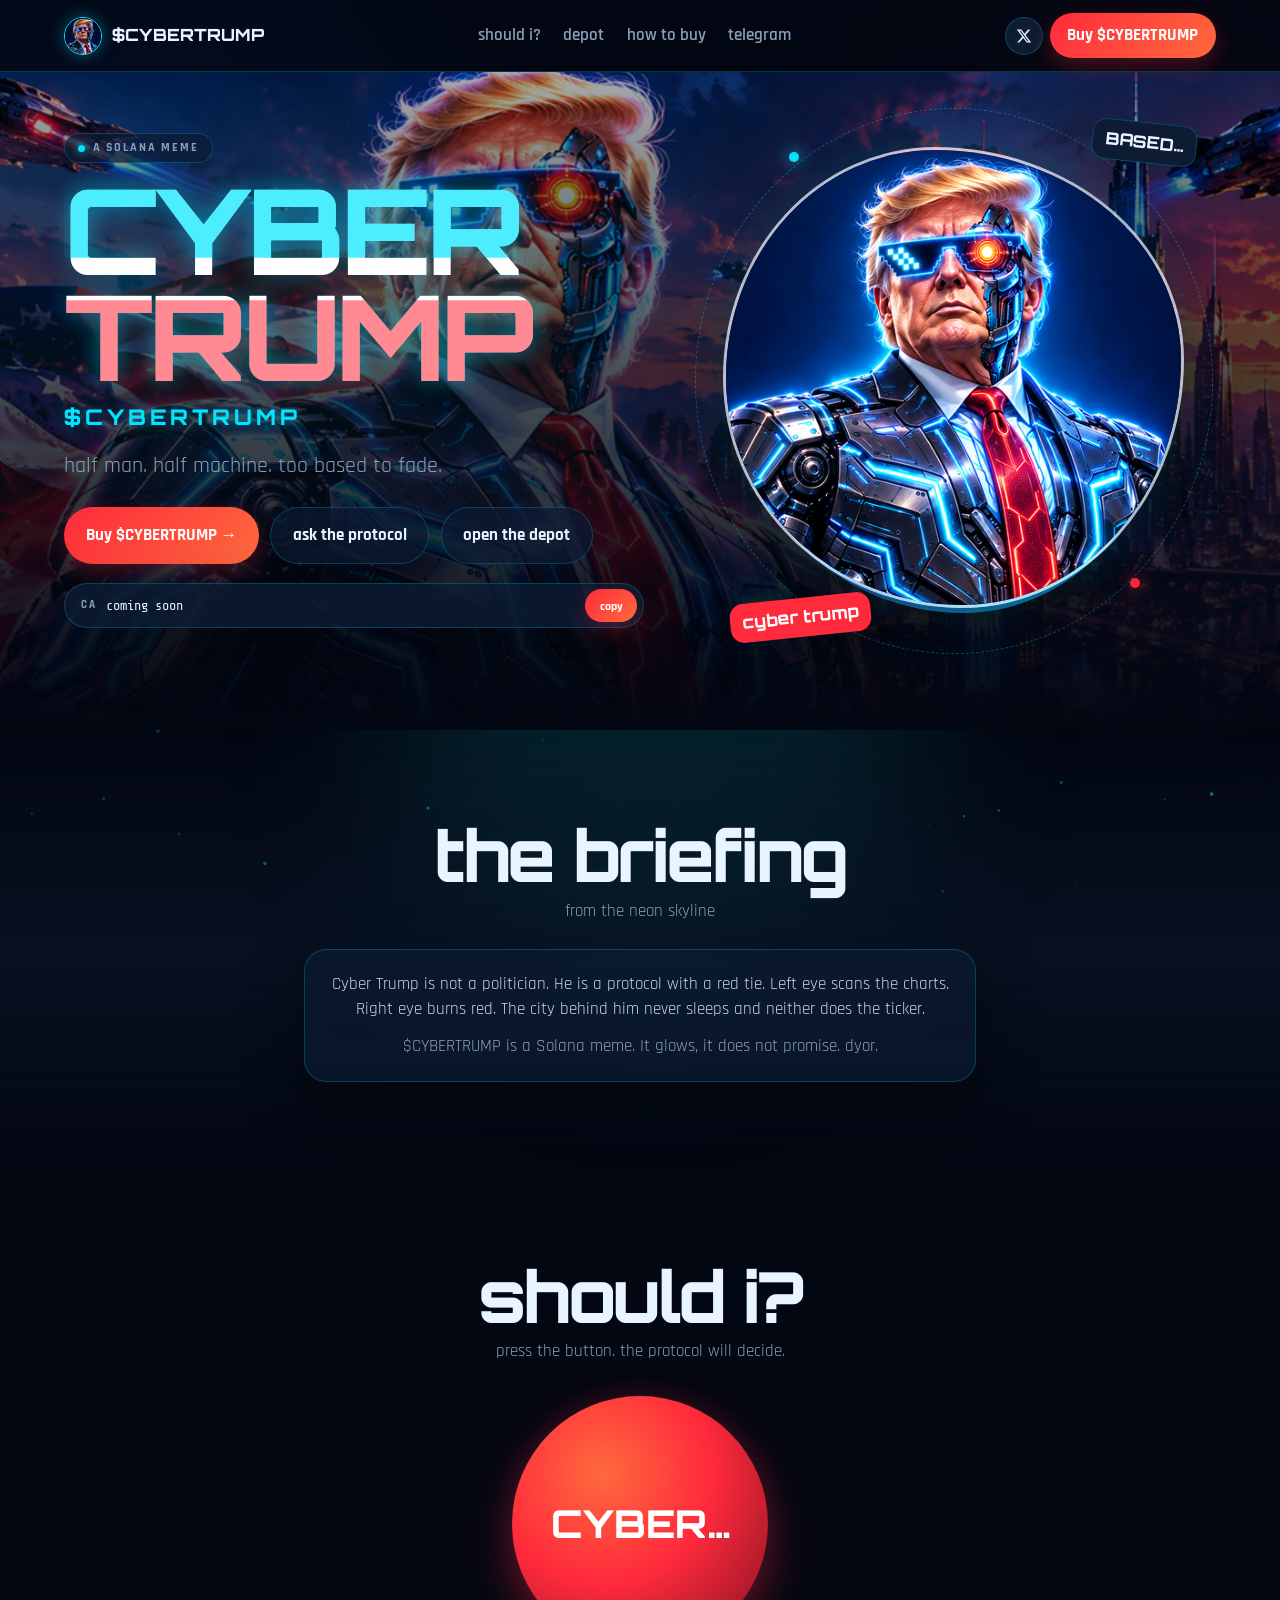
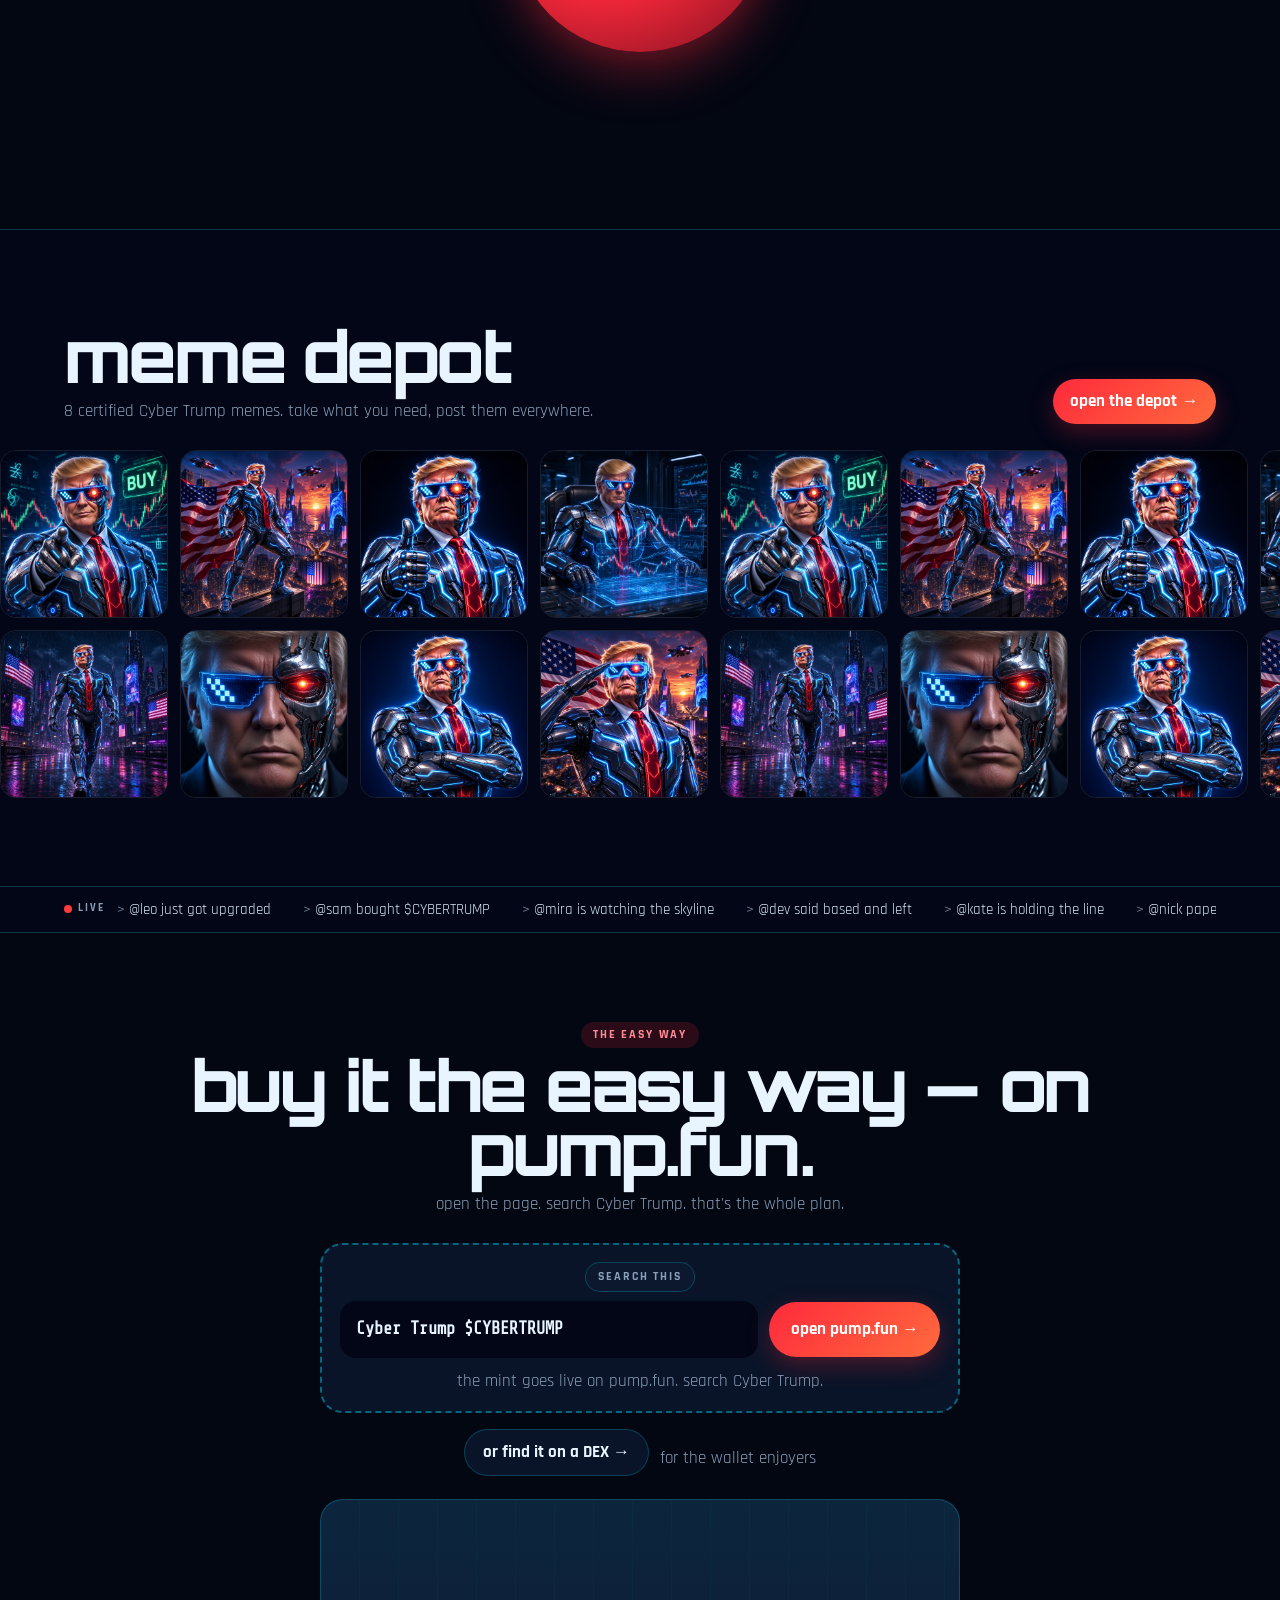
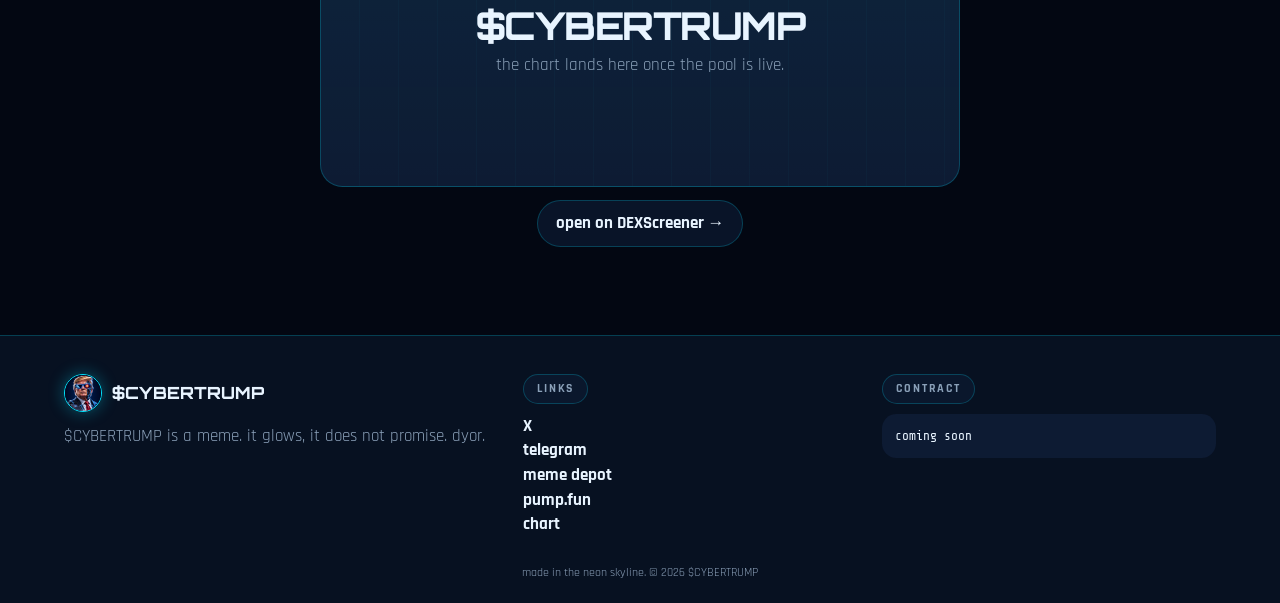
==== index.html @ ac7a1454 "update" ====
<!DOCTYPE html>
<html lang="en">
<head>
  <meta charset="utf-8" />
  <meta name="viewport" content="width=device-width, initial-scale=1" />
  <title>$CYBERTRUMP — Cyber Trump</title>
  <meta name="description" content="Cyber Trump ($CYBERTRUMP) is a Solana meme. Half man. Half machine. Too based to fade." />
  <meta property="og:title" content="$CYBERTRUMP — Cyber Trump" />
  <meta property="og:description" content="Cyber Trump ($CYBERTRUMP) is a Solana meme. Half man. Half machine. Too based to fade." />
  <meta property="og:type" content="website" />
  <meta property="og:image" content="assets/cyber/banner.png" />
  <meta name="twitter:card" content="summary_large_image" />
  <meta name="twitter:title" content="$CYBERTRUMP — Cyber Trump" />
  <meta name="twitter:description" content="Cyber Trump ($CYBERTRUMP) is a Solana meme. Half man. Half machine. Too based to fade." />
  <meta name="twitter:image" content="assets/cyber/banner.png" />
  <link rel="icon" href="assets/cyber/emblem.jpg" />
  <link rel="preload" as="image" href="assets/cyber/logo.png" />
  <link rel="preload" as="image" href="assets/cyber/banner.png" />
  <link rel="preconnect" href="https://fonts.googleapis.com" />
  <link rel="preconnect" href="https://fonts.gstatic.com" crossorigin />
  <link href="https://fonts.googleapis.com/css2?family=Orbitron:wght@700;800;900&family=Rajdhani:wght@500;600;700&family=Share+Tech+Mono&display=swap" rel="stylesheet" />
  <link rel="stylesheet" href="assets/cyber/site.css" />
</head>
<body>
  <div class="fx-root" aria-hidden="true">
    <div class="fx-glow a"></div>
    <div class="fx-glow b"></div>
    <div class="fx-glow c"></div>
    <div class="fx-grid"></div>
    <canvas id="particles"></canvas>
    <div class="scanlines"></div>
  </div>

  <div class="page">
    <nav class="nav">
      <div class="wrap nav-inner">
        <a href="#top" class="brand">
          <span class="brand-mark"><img src="assets/cyber/emblem.jpg" alt="Cyber Trump emblem" /></span>
          <span class="brand-name">$CYBERTRUMP</span>
        </a>
        <div class="nav-links">
          <a href="#protocol">should i?</a>
          <a href="depot.html">depot</a>
          <a href="#buy">how to buy</a>
          <a href="https://t.me/cybertrump_tg" target="_blank" rel="noreferrer noopener">telegram</a>
        </div>
        <div class="nav-actions">
          <a class="icon-btn" href=" https://x.com/cybertrump_x " target="_blank" rel="noreferrer noopener" aria-label="X / Twitter">
            <svg width="16" height="16" viewBox="0 0 24 24" fill="currentColor" aria-hidden="true"><path d="M18.244 2.25h3.308l-7.227 8.26 8.502 11.24H16.17l-5.214-6.817L4.99 21.75H1.68l7.73-8.835L1.254 2.25H8.08l4.713 6.231zm-1.161 17.52h1.833L7.084 4.126H5.117z"></path></svg>
          </a>
          <a class="btn btn-primary" href="https://pump.fun" target="_blank" rel="noreferrer noopener"><span class="buy-short">Buy</span><span class="buy-full">Buy $CYBERTRUMP</span></a>
          <button class="icon-btn menu-btn" type="button" data-menu aria-label="Open menu">☰</button>
        </div>
      </div>
      <div class="wrap mobile-menu" data-mobile>
        <a href="#protocol">should i?</a>
        <a href="depot.html">depot</a>
        <a href="#buy">how to buy</a>
        <a href="https://t.me/cybertrump_tg" target="_blank" rel="noreferrer noopener">telegram</a>
      </div>
    </nav>

    <section class="hero" id="top">
      <div class="hero-banner">
        <img src="assets/cyber/banner.png" alt="Cyber Trump overlooking a neon American megacity" />
      </div>
      <div class="wrap hero-grid">
        <div>
          <span class="chip reveal"><span class="chip-dot"></span>a solana meme</span>
          <h1 class="display glitch reveal d1" data-text="CYBER TRUMP">CYBER TRUMP</h1>
          <p class="ticker-line reveal d1">$CYBERTRUMP</p>
          <p class="hero-lead reveal d2">half man. half machine. too based to fade.</p>
          <div class="hero-cta reveal d3">
            <a class="btn btn-primary btn-lg" href="https://pump.fun" target="_blank" rel="noreferrer noopener">Buy $CYBERTRUMP →</a>
            <a class="btn btn-ghost btn-lg" href="#protocol">ask the protocol</a>
            <a class="btn btn-ghost btn-lg" href="depot.html">open the depot</a>
          </div>
          <div class="ca-row reveal d3">
            <span class="label">CA</span>
            <code>coming soon</code>
            <button class="btn btn-primary" type="button" data-copy="coming soon">copy</button>
          </div>
        </div>
        <div class="hero-visual reveal d2">
          <div class="orbit" aria-hidden="true"></div>
          <div class="ring" aria-hidden="true"></div>
          <div class="portrait">
            <img src="assets/cyber/logo.png" alt="Cyber Trump, the $CYBERTRUMP mascot" />
          </div>
          <div class="float-tag a">BASED…</div>
          <div class="float-tag b">cyber trump</div>
        </div>
      </div>
    </section>

    <section class="section briefing" id="briefing">
      <div class="wrap center">
        <h2 class="display">the briefing</h2>
        <p class="sub">from the neon skyline</p>
        <div class="brief-card">
          <p>Cyber Trump is not a politician. He is a protocol with a red tie. Left eye scans the charts. Right eye burns red. The city behind him never sleeps and neither does the ticker.</p>
          <p>$CYBERTRUMP is a Solana meme. It glows, it does not promise. dyor.</p>
        </div>
      </div>
    </section>

    <section class="section" id="protocol">
      <div class="wrap center">
        <h2 class="display">should i?</h2>
        <p class="sub">press the button. the protocol will decide.</p>
        <div class="orb-wrap">
          <button class="orb" type="button" data-orb>CYBER…</button>
        </div>
        <div class="answer" data-answer></div>
      </div>
    </section>

    <section class="depot section" id="depot">
      <div class="wrap depot-head">
        <div>
          <h2 class="display">meme depot</h2>
          <p class="sub">8 certified Cyber Trump memes. take what you need, post them everywhere.</p>
        </div>
        <a class="btn btn-primary" href="depot.html">open the depot →</a>
      </div>
      <div class="marquee">
        <div class="track">
          <button class="meme" data-meme="assets/cyber/meme-01.jpg"><img src="assets/cyber/meme-01.jpg" alt="Cyber Trump meme" /></button>
          <button class="meme" data-meme="assets/cyber/meme-02.jpg"><img src="assets/cyber/meme-02.jpg" alt="Cyber Trump meme" /></button>
          <button class="meme" data-meme="assets/cyber/meme-03.jpg"><img src="assets/cyber/meme-03.jpg" alt="Cyber Trump meme" /></button>
          <button class="meme" data-meme="assets/cyber/meme-04.jpg"><img src="assets/cyber/meme-04.jpg" alt="Cyber Trump meme" /></button>
          <button class="meme" data-meme="assets/cyber/meme-01.jpg"><img src="assets/cyber/meme-01.jpg" alt="Cyber Trump meme" /></button>
          <button class="meme" data-meme="assets/cyber/meme-02.jpg"><img src="assets/cyber/meme-02.jpg" alt="Cyber Trump meme" /></button>
          <button class="meme" data-meme="assets/cyber/meme-03.jpg"><img src="assets/cyber/meme-03.jpg" alt="Cyber Trump meme" /></button>
          <button class="meme" data-meme="assets/cyber/meme-04.jpg"><img src="assets/cyber/meme-04.jpg" alt="Cyber Trump meme" /></button>
        </div>
        <div class="track reverse">
          <button class="meme" data-meme="assets/cyber/meme-05.jpg"><img src="assets/cyber/meme-05.jpg" alt="Cyber Trump meme" /></button>
          <button class="meme" data-meme="assets/cyber/meme-06.jpg"><img src="assets/cyber/meme-06.jpg" alt="Cyber Trump meme" /></button>
          <button class="meme" data-meme="assets/cyber/meme-07.jpg"><img src="assets/cyber/meme-07.jpg" alt="Cyber Trump meme" /></button>
          <button class="meme" data-meme="assets/cyber/meme-08.jpg"><img src="assets/cyber/meme-08.jpg" alt="Cyber Trump meme" /></button>
          <button class="meme" data-meme="assets/cyber/meme-05.jpg"><img src="assets/cyber/meme-05.jpg" alt="Cyber Trump meme" /></button>
          <button class="meme" data-meme="assets/cyber/meme-06.jpg"><img src="assets/cyber/meme-06.jpg" alt="Cyber Trump meme" /></button>
          <button class="meme" data-meme="assets/cyber/meme-07.jpg"><img src="assets/cyber/meme-07.jpg" alt="Cyber Trump meme" /></button>
          <button class="meme" data-meme="assets/cyber/meme-08.jpg"><img src="assets/cyber/meme-08.jpg" alt="Cyber Trump meme" /></button>
        </div>
      </div>
    </section>

    <section class="live" aria-label="live Cyber Trump feed">
      <div class="wrap live-inner">
        <div class="live-badge"><span class="live-dot"></span>LIVE</div>
        <div class="live-mask"><div class="live-track" data-feed></div></div>
      </div>
    </section>

    <section class="section" id="buy">
      <div class="wrap center">
        <span class="kicker">the easy way</span>
        <h2 class="display">buy it the easy way — on pump.fun.</h2>
        <p class="sub">open the page. search Cyber Trump. that's the whole plan.</p>
        <div class="buy-box">
          <div class="chip">search this</div>
          <div class="search-row">
            <code>Cyber Trump $CYBERTRUMP</code>
            <a class="btn btn-primary btn-lg" href="https://pump.fun" target="_blank" rel="noreferrer">open pump.fun →</a>
          </div>
          <p class="sub">the mint goes live on pump.fun. search Cyber Trump.</p>
        </div>
        <div class="buy-extra">
          <a class="btn btn-ghost" href="https://dexscreener.com/solana" target="_blank" rel="noreferrer noopener">or find it on a DEX →</a>
          <span class="sub">for the wallet enjoyers</span>
        </div>
        <div class="chart-box">
          <div>
            <div class="display" style="font-size:2.4rem">$CYBERTRUMP</div>
            <p class="sub">the chart lands here once the pool is live.</p>
          </div>
        </div>
        <a class="btn btn-ghost" style="margin-top:0.8rem" href="https://dexscreener.com/solana" target="_blank" rel="noreferrer noopener">open on DEXScreener →</a>
      </div>
    </section>

    <footer>
      <div class="wrap foot-grid">
        <div>
          <div class="brand">
            <span class="brand-mark"><img src="assets/cyber/emblem.jpg" alt="Cyber Trump emblem" /></span>
            <span class="brand-name">$CYBERTRUMP</span>
          </div>
          <p class="sub">$CYBERTRUMP is a meme. it glows, it does not promise. dyor.</p>
        </div>
        <div>
          <div class="chip">links</div>
          <ul class="foot-links">
            <li><a href=" https://x.com/cybertrump_x " target="_blank" rel="noreferrer noopener">X</a></li>
            <li><a href="https://t.me/cybertrump_tg" target="_blank" rel="noreferrer noopener">telegram</a></li>
            <li><a href="depot.html">meme depot</a></li>
            <li><a href="https://pump.fun" target="_blank" rel="noreferrer noopener">pump.fun</a></li>
            <li><a href="https://dexscreener.com/solana" target="_blank" rel="noreferrer noopener">chart</a></li>
          </ul>
        </div>
        <div>
          <div class="chip">contract</div>
          <div class="contract-box mono">coming soon</div>
        </div>
      </div>
      <div class="legal wrap">made in the neon skyline. © 2026 $CYBERTRUMP</div>
    </footer>
  </div>
  <script src="assets/cyber/site.js"></script>
</body>
</html>
---- assets/cyber/site.css ----
:root {
  --bg: #030712;
  --bg-2: #070d1c;
  --navy: #0a1628;
  --card: #0d1b33;
  --line: rgba(0, 229, 255, 0.22);
  --cyan: #00e5ff;
  --cyan-2: #4de8ff;
  --blue: #2f6bff;
  --red: #ff2a3c;
  --gold: #f5d76e;
  --cream: #e8f4ff;
  --muted: #8aa0b8;
  --ink: #020617;
  --radius: 1.1rem;
  --shadow: 0 20px 60px rgba(0, 0, 0, 0.45);
  --max: 72rem;
}

* { box-sizing: border-box; }
html { scroll-behavior: smooth; }
html, body { margin: 0; padding: 0; }
body {
  min-height: 100vh;
  overflow-x: hidden;
  color: var(--cream);
  background: var(--bg);
  font-family: Rajdhani, Inter, sans-serif;
  font-size: 17px;
  line-height: 1.45;
}

img { max-width: 100%; display: block; }
a { color: inherit; text-decoration: none; }
button { font: inherit; cursor: pointer; border: 0; background: none; color: inherit; }
code { font-family: "Share Tech Mono", "JetBrains Mono", ui-monospace, monospace; }

.wrap {
  width: min(var(--max), calc(100% - 2rem));
  margin-inline: auto;
}

.display {
  font-family: Orbitron, Rajdhani, sans-serif;
  font-weight: 800;
  letter-spacing: -0.04em;
  line-height: 0.9;
}

.mono { font-family: "Share Tech Mono", "JetBrains Mono", ui-monospace, monospace; }

/* ambient layers */
.fx-root {
  pointer-events: none;
  position: fixed;
  inset: 0;
  z-index: 0;
}
.fx-grid {
  position: absolute;
  inset: 0;
  background-image:
    linear-gradient(rgba(0, 229, 255, 0.05) 1px, transparent 1px),
    linear-gradient(90deg, rgba(0, 229, 255, 0.05) 1px, transparent 1px);
  background-size: 56px 56px;
  animation: grid-drift 22s linear infinite;
  mask-image: radial-gradient(circle at 50% 20%, #000 30%, transparent 78%);
}
.fx-glow {
  position: absolute;
  inset: auto;
  width: 42vw;
  height: 42vw;
  border-radius: 50%;
  filter: blur(80px);
  opacity: 0.35;
}
.fx-glow.a { top: -8%; left: -8%; background: #123b88; animation: pulse 7s ease-in-out infinite; }
.fx-glow.b { top: 10%; right: -10%; background: #7a1020; animation: pulse 9s ease-in-out infinite reverse; }
.fx-glow.c { bottom: -12%; left: 30%; background: #0a4d55; animation: pulse 11s ease-in-out infinite; }
.scanlines {
  position: absolute;
  inset: 0;
  background: repeating-linear-gradient(
    to bottom,
    transparent 0,
    transparent 2px,
    rgba(0, 0, 0, 0.18) 3px
  );
  opacity: 0.18;
  mix-blend-mode: multiply;
}
#particles {
  position: absolute;
  inset: 0;
  width: 100%;
  height: 100%;
}

.page { position: relative; z-index: 1; }

/* nav */
.nav {
  position: sticky;
  top: 0;
  z-index: 40;
  border-bottom: 1px solid var(--line);
  background: rgba(3, 7, 18, 0.72);
  backdrop-filter: blur(16px);
}
.nav-inner {
  display: flex;
  align-items: center;
  justify-content: space-between;
  gap: 1rem;
  padding: 0.8rem 0;
}
.brand {
  display: flex;
  align-items: center;
  gap: 0.65rem;
}
.brand-mark {
  width: 38px;
  height: 38px;
  border-radius: 50%;
  overflow: hidden;
  border: 1px solid var(--cyan);
  box-shadow: 0 0 16px rgba(0, 229, 255, 0.35);
  animation: glow-ring 2.8s ease-in-out infinite;
}
.brand-mark img { width: 100%; height: 100%; object-fit: cover; }
.brand-name {
  font-family: Orbitron, sans-serif;
  font-size: 1.05rem;
  font-weight: 800;
}
.nav-links {
  display: none;
  align-items: center;
  gap: 1.4rem;
  color: var(--muted);
  font-weight: 600;
  text-transform: lowercase;
}
.nav-links a:hover { color: var(--cyan); }
.nav-actions { display: flex; align-items: center; gap: 0.45rem; flex-shrink: 0; }
.brand-name { white-space: nowrap; }
.buy-full { display: none; }
@media (min-width: 800px) {
  .buy-short { display: none; }
  .buy-full { display: inline; }
}
.icon-btn, .btn {
  display: inline-flex;
  align-items: center;
  justify-content: center;
  border-radius: 999px;
  transition: transform 0.2s ease, filter 0.2s ease, background 0.2s ease, box-shadow 0.2s ease;
}
.icon-btn {
  width: 38px;
  height: 38px;
  border: 1px solid var(--line);
  background: var(--card);
}
.icon-btn:hover { color: var(--cyan); box-shadow: 0 0 16px rgba(0, 229, 255, 0.25); }
.btn:active, .icon-btn:active { transform: scale(0.95); }
.btn-primary {
  background: linear-gradient(135deg, var(--red), #ff6a3d);
  color: white;
  font-weight: 800;
  padding: 0.65rem 1.1rem;
  box-shadow: 0 8px 24px rgba(255, 42, 60, 0.28);
}
.btn-primary:hover { filter: brightness(1.08); box-shadow: 0 0 24px rgba(255, 42, 60, 0.45); }
.btn-ghost {
  border: 1px solid var(--line);
  background: rgba(13, 27, 51, 0.7);
  padding: 0.65rem 1.1rem;
  font-weight: 700;
}
.btn-ghost:hover { background: rgba(0, 229, 255, 0.08); color: var(--cyan); }
.menu-btn { display: grid; }
@media (min-width: 800px) {
  .nav-links { display: flex; }
  .menu-btn { display: none; }
}

.mobile-menu {
  display: none;
  border-top: 1px solid var(--line);
  padding: 0.8rem 1rem 1rem;
  background: rgba(3, 7, 18, 0.95);
}
.mobile-menu.open { display: grid; gap: 0.7rem; }
.mobile-menu a { color: var(--muted); font-weight: 700; }

/* hero */
.hero {
  position: relative;
  isolation: isolate;
  padding: 2.2rem 0 4.5rem;
}
.hero-banner {
  position: absolute;
  inset: 0;
  z-index: -2;
  overflow: hidden;
}
.hero-banner img {
  width: 100%;
  height: 100%;
  object-fit: cover;
  object-position: 30% 20%;
  transform: scale(1.08);
  animation: kenburns 22s ease-in-out infinite alternate;
  filter: saturate(1.15) contrast(1.05);
}
.hero-banner::after {
  content: "";
  position: absolute;
  inset: 0;
  background:
    linear-gradient(180deg, rgba(3, 7, 18, 0.35) 0%, rgba(3, 7, 18, 0.72) 48%, var(--bg) 100%),
    radial-gradient(ellipse at 20% 40%, rgba(0, 229, 255, 0.18), transparent 50%);
}
.hero-grid {
  display: grid;
  gap: 2.2rem;
  align-items: center;
}
.hero-grid > :first-child { order: 2; }
.hero-visual { order: 1; }
@media (min-width: 900px) {
  .hero { padding: 3.5rem 0 6rem; }
  .hero-grid { grid-template-columns: 1.05fr 0.95fr; gap: 3rem; }
  .hero-grid > :first-child,
  .hero-visual { order: 0; }
}

.chip {
  display: inline-flex;
  align-items: center;
  gap: 0.5rem;
  border: 1px solid var(--line);
  background: rgba(13, 27, 51, 0.72);
  border-radius: 999px;
  padding: 0.35rem 0.8rem;
  font-size: 0.72rem;
  font-weight: 700;
  letter-spacing: 0.16em;
  text-transform: uppercase;
  color: var(--muted);
}
.chip-dot {
  width: 7px;
  height: 7px;
  border-radius: 50%;
  background: var(--cyan);
  box-shadow: 0 0 10px var(--cyan);
  animation: pulse 1.6s ease-in-out infinite;
}

.hero h1 {
  margin: 0.85rem 0 0;
  font-size: clamp(3.4rem, 11vw, 7.4rem);
  text-wrap: balance;
}
.glitch {
  position: relative;
  color: white;
  text-shadow: 0 0 24px rgba(0, 229, 255, 0.35);
}
.glitch::before,
.glitch::after {
  content: attr(data-text);
  position: absolute;
  inset: 0;
  overflow: hidden;
  pointer-events: none;
}
.glitch::before {
  color: var(--cyan);
  animation: glitch-1 3.2s infinite linear alternate-reverse;
  clip-path: inset(0 0 62% 0);
  opacity: 0.7;
}
.glitch::after {
  color: var(--red);
  animation: glitch-2 2.4s infinite linear alternate-reverse;
  clip-path: inset(58% 0 0 0);
  opacity: 0.55;
}
.ticker-line {
  margin: 0.7rem 0 0;
  font-family: Orbitron, sans-serif;
  font-size: clamp(1rem, 2.4vw, 1.35rem);
  font-weight: 800;
  letter-spacing: 0.18em;
  color: var(--cyan);
  text-shadow: 0 0 18px rgba(0, 229, 255, 0.45);
}
.hero-lead {
  max-width: 34rem;
  margin: 1.1rem 0 0;
  color: var(--muted);
  font-size: clamp(1.1rem, 2vw, 1.35rem);
}
.hero-cta {
  display: flex;
  flex-wrap: wrap;
  gap: 0.7rem;
  margin-top: 1.6rem;
}
.btn-lg { padding: 0.95rem 1.35rem; font-size: 1.05rem; }
.ca-row {
  display: flex;
  align-items: center;
  gap: 0.6rem;
  margin-top: 1.2rem;
  padding: 0.35rem 0.35rem 0.35rem 1rem;
  border: 1px solid var(--line);
  border-radius: 999px;
  background: rgba(13, 27, 51, 0.78);
  box-shadow: var(--shadow);
}
.ca-row span.label {
  font-size: 0.7rem;
  letter-spacing: 0.16em;
  text-transform: uppercase;
  color: var(--muted);
  font-weight: 800;
}
.ca-row code { flex: 1; overflow: hidden; text-overflow: ellipsis; white-space: nowrap; font-size: 0.85rem; }
.ca-row .btn { padding: 0.45rem 0.9rem; font-size: 0.78rem; }

.hero-visual { position: relative; max-width: 30rem; margin: 0 auto; padding: 1.2rem 0.6rem 1.6rem; }
.orbit {
  position: absolute;
  inset: -4%;
  border-radius: 50%;
  border: 1px dashed rgba(0, 229, 255, 0.35);
  animation: spin 18s linear infinite;
}
.orbit::before,
.orbit::after {
  content: "";
  position: absolute;
  width: 10px;
  height: 10px;
  border-radius: 50%;
  background: var(--cyan);
  box-shadow: 0 0 16px var(--cyan);
}
.orbit::before { top: 8%; left: 18%; }
.orbit::after { bottom: 12%; right: 14%; background: var(--red); box-shadow: 0 0 16px var(--red); }
.ring {
  position: absolute;
  inset: 4%;
  border-radius: 46% 54% 48% 52% / 50% 46% 54% 50%;
  background: conic-gradient(from 120deg, var(--cyan), var(--blue), var(--red), var(--cyan));
  filter: blur(0.5px);
  animation: spin 12s linear infinite reverse;
  opacity: 0.85;
}
.portrait {
  position: relative;
  overflow: hidden;
  aspect-ratio: 1;
  border-radius: 46% 54% 48% 52% / 50% 46% 54% 50%;
  border: 3px solid rgba(232, 244, 255, 0.75);
  box-shadow: 0 20px 50px rgba(0, 0, 0, 0.5), 0 0 40px rgba(0, 229, 255, 0.18);
  animation: floaty 5.5s ease-in-out infinite;
}
.portrait img { width: 100%; height: 100%; object-fit: cover; }
.float-tag {
  position: absolute;
  padding: 0.45rem 0.75rem;
  border-radius: 0.85rem;
  font-family: Orbitron, sans-serif;
  font-weight: 800;
  box-shadow: var(--shadow);
  animation: bob 3.6s ease-in-out infinite;
}
.float-tag.a {
  top: -0.4rem;
  right: -0.2rem;
  background: var(--card);
  border: 1px solid var(--line);
  transform: rotate(6deg);
}
.float-tag.b {
  bottom: -0.2rem;
  left: 1rem;
  background: var(--red);
  color: white;
  transform: rotate(-6deg);
  animation-delay: -1.2s;
}
@media (max-width: 899px) {
  .float-tag.a { right: 0.6rem; top: 0.2rem; }
  .float-tag.b { left: 0.8rem; }
}

/* sections */
section { position: relative; }
.section { padding: 4.2rem 0; }
@media (min-width: 800px) { .section { padding: 5.5rem 0; } }
.center { text-align: center; }
.kicker {
  display: inline-block;
  border-radius: 999px;
  padding: 0.28rem 0.75rem;
  background: rgba(255, 42, 60, 0.16);
  color: #ff8b96;
  font-size: 0.72rem;
  font-weight: 800;
  letter-spacing: 0.16em;
  text-transform: uppercase;
}
h2.display {
  margin: 0.4rem 0 0;
  font-size: clamp(2.3rem, 7vw, 4.4rem);
}
.sub {
  margin: 0.7rem 0 0;
  color: var(--muted);
}

.briefing {
  background: linear-gradient(180deg, transparent, rgba(10, 22, 40, 0.7), transparent);
}
.brief-card {
  max-width: 42rem;
  margin: 1.6rem auto 0;
  padding: 1.4rem;
  border: 1px solid var(--line);
  border-radius: 1.4rem;
  background: rgba(13, 27, 51, 0.72);
  box-shadow: var(--shadow);
}
.brief-card p { margin: 0 0 0.8rem; color: #c9d7e6; }
.brief-card p:last-child { margin: 0; color: var(--muted); }

/* protocol */
.orb-wrap { display: grid; place-items: center; margin-top: 2rem; }
.orb {
  position: relative;
  width: min(16rem, 72vw);
  height: min(16rem, 72vw);
  border-radius: 50%;
  background: radial-gradient(circle at 35% 30%, #ff6a3d, var(--red) 45%, #7a1020);
  color: white;
  font-family: Orbitron, sans-serif;
  font-size: clamp(1.6rem, 5vw, 2.4rem);
  font-weight: 800;
  box-shadow: 0 20px 50px rgba(255, 42, 60, 0.35);
  transition: transform 0.2s ease;
}
.orb:hover { transform: scale(1.05); }
.orb:active { transform: scale(0.92); }
.orb::after {
  content: "";
  position: absolute;
  inset: -14%;
  border-radius: 50%;
  background: radial-gradient(circle, rgba(255, 42, 60, 0.35), transparent 65%);
  z-index: -1;
  animation: pulse 2.2s ease-in-out infinite;
}
.answer {
  min-height: 4.2rem;
  margin-top: 1.4rem;
  font-family: Orbitron, sans-serif;
  font-size: clamp(1.3rem, 4vw, 2rem);
  font-weight: 800;
  color: var(--cyan);
  text-shadow: 0 0 18px rgba(0, 229, 255, 0.4);
}
.answer.pop { animation: pop-in 0.45s ease; }

/* depot */
.depot {
  background: #020617;
  border-block: 1px solid var(--line);
  overflow: hidden;
}
.depot-head {
  display: flex;
  flex-wrap: wrap;
  justify-content: space-between;
  gap: 1rem;
  align-items: end;
}
.marquee { margin-top: 1.6rem; display: grid; gap: 0.75rem; }
.track {
  display: flex;
  width: max-content;
  gap: 0.75rem;
  animation: ticker 28s linear infinite;
}
.track.reverse { animation-direction: reverse; }
.meme {
  width: 8.5rem;
  height: 8.5rem;
  border-radius: 1rem;
  overflow: hidden;
  border: 1px solid rgba(232, 244, 255, 0.1);
  padding: 0;
}
@media (min-width: 700px) { .meme { width: 10.5rem; height: 10.5rem; } }
.meme img {
  width: 100%;
  height: 100%;
  object-fit: cover;
  transition: transform 0.35s ease;
}
.meme:hover img { transform: scale(1.1); }

.live {
  background: #020617;
  border-bottom: 1px solid var(--line);
}
.live-inner {
  display: flex;
  align-items: center;
  gap: 0.8rem;
  padding: 0.75rem 0;
}
.live-badge {
  display: flex;
  align-items: center;
  gap: 0.4rem;
  font-size: 0.68rem;
  letter-spacing: 0.16em;
  font-weight: 800;
  color: var(--muted);
}
.live-dot {
  width: 8px;
  height: 8px;
  border-radius: 50%;
  background: #ff3b3b;
  animation: pulse 1.2s ease-in-out infinite;
}
.live-mask { flex: 1; overflow: hidden; }
.live-track {
  display: flex;
  gap: 2rem;
  width: max-content;
  animation: ticker 32s linear infinite;
  color: #d5e6f5;
  font-size: 0.92rem;
}
.live-track span { white-space: nowrap; }
.live-track i { color: var(--muted); font-style: normal; }

/* buy */
.buy-box {
  margin: 1.6rem auto 0;
  max-width: 40rem;
  padding: 1.1rem;
  border: 2px dashed rgba(0, 229, 255, 0.4);
  border-radius: 1.4rem;
  background: rgba(13, 27, 51, 0.7);
}
.search-row {
  display: flex;
  flex-direction: column;
  gap: 0.7rem;
  margin-top: 0.55rem;
}
@media (min-width: 700px) {
  .search-row { flex-direction: row; align-items: center; }
}
.search-row code {
  flex: 1;
  padding: 1rem;
  border-radius: 1rem;
  background: var(--ink);
  color: var(--cream);
  font-weight: 700;
  text-align: left;
}
.chart-box {
  margin: 1.4rem auto 0;
  max-width: 40rem;
  min-height: 18rem;
  border: 1px solid var(--line);
  border-radius: 1.4rem;
  background:
    linear-gradient(180deg, rgba(0, 229, 255, 0.05), transparent),
    var(--card);
  display: grid;
  place-items: center;
  text-align: center;
  padding: 2rem;
  position: relative;
  overflow: hidden;
}
.chart-box::before {
  content: "";
  position: absolute;
  inset: 0;
  background: repeating-linear-gradient(
    90deg,
    transparent 0 38px,
    rgba(0, 229, 255, 0.05) 39px
  );
  animation: grid-drift 16s linear infinite;
}
.chart-box > * { position: relative; }

.buy-extra {
  display: flex;
  flex-wrap: wrap;
  justify-content: center;
  align-items: center;
  gap: 0.7rem;
  margin-top: 1rem;
}

/* footer */
footer {
  border-top: 1px solid var(--line);
  background: rgba(10, 22, 40, 0.7);
  padding: 2.4rem 0 1.4rem;
}
.foot-grid {
  display: grid;
  gap: 1.6rem;
}
@media (min-width: 800px) { .foot-grid { grid-template-columns: 1.3fr 1fr 1fr; } }
.foot-links { list-style: none; padding: 0; margin: 0.6rem 0 0; }
.foot-links a { font-weight: 700; }
.foot-links a:hover { color: var(--cyan); }
.legal {
  margin-top: 1.6rem;
  text-align: center;
  color: var(--muted);
  font-size: 0.78rem;
}
.contract-box {
  margin-top: 0.6rem;
  padding: 0.8rem;
  border-radius: 0.9rem;
  background: var(--card);
  word-break: break-all;
  font-size: 0.8rem;
}

/* depot page */
.gallery {
  display: grid;
  grid-template-columns: repeat(2, 1fr);
  gap: 0.8rem;
  margin-top: 1.6rem;
}
@media (min-width: 700px) { .gallery { grid-template-columns: repeat(4, 1fr); gap: 1rem; } }
.card {
  border: 1px solid var(--line);
  border-radius: 1.1rem;
  overflow: hidden;
  background: var(--card);
  transition: transform 0.25s ease, box-shadow 0.25s ease;
}
.card:hover {
  transform: translateY(-4px);
  box-shadow: 0 12px 30px rgba(0, 229, 255, 0.12);
}
.card img { width: 100%; aspect-ratio: 1; object-fit: cover; }
.card-actions {
  display: flex;
  gap: 0.4rem;
  padding: 0.65rem;
}
.card-actions .btn { flex: 1; padding: 0.45rem; font-size: 0.8rem; }

/* lightbox */
.lb {
  position: fixed;
  inset: 0;
  z-index: 80;
  display: none;
  place-items: center;
  background: rgba(2, 6, 23, 0.92);
  padding: 1.2rem;
}
.lb.open { display: grid; }
.lb img {
  max-width: min(720px, 92vw);
  max-height: 80vh;
  border-radius: 1.2rem;
  border: 1px solid var(--line);
  box-shadow: 0 0 40px rgba(0, 229, 255, 0.2);
}

.reveal {
  opacity: 0;
  transform: translateY(18px);
  animation: rise 0.8s ease forwards;
}
.d1 { animation-delay: 0.08s; }
.d2 { animation-delay: 0.18s; }
.d3 { animation-delay: 0.3s; }

@keyframes kenburns {
  from { transform: scale(1.08) translate3d(0, 0, 0); }
  to { transform: scale(1.16) translate3d(-2%, -1%, 0); }
}
@keyframes spin { to { transform: rotate(360deg); } }
@keyframes floaty {
  0%, 100% { transform: translateY(0) rotate(0deg); }
  50% { transform: translateY(-10px) rotate(1.2deg); }
}
@keyframes bob {
  0%, 100% { translate: 0 0; }
  50% { translate: 0 -8px; }
}
@keyframes pulse {
  0%, 100% { opacity: 0.45; transform: scale(1); }
  50% { opacity: 1; transform: scale(1.05); }
}
@keyframes glow-ring {
  0%, 100% { box-shadow: 0 0 10px rgba(0, 229, 255, 0.25); }
  50% { box-shadow: 0 0 22px rgba(0, 229, 255, 0.7); }
}
@keyframes ticker { to { transform: translateX(-50%); } }
@keyframes grid-drift { to { background-position: 56px 56px; } }
@keyframes rise {
  to { opacity: 1; transform: none; }
}
@keyframes pop-in {
  from { opacity: 0; transform: scale(0.86) translateY(8px); }
  to { opacity: 1; transform: none; }
}
@keyframes glitch-1 {
  0% { transform: translate(0); }
  20% { transform: translate(-3px, 1px); }
  40% { transform: translate(3px, -1px); }
  60% { transform: translate(-2px, 0); }
  80% { transform: translate(2px, 2px); }
  100% { transform: translate(0); }
}
@keyframes glitch-2 {
  0% { transform: translate(0); }
  20% { transform: translate(3px, -1px); }
  40% { transform: translate(-3px, 1px); }
  60% { transform: translate(2px, 1px); }
  80% { transform: translate(-2px, -2px); }
  100% { transform: translate(0); }
}

@media (prefers-reduced-motion: reduce) {
  *, *::before, *::after {
    animation-duration: 0.01ms !important;
    animation-iteration-count: 1 !important;
    transition-duration: 0.01ms !important;
  }
}
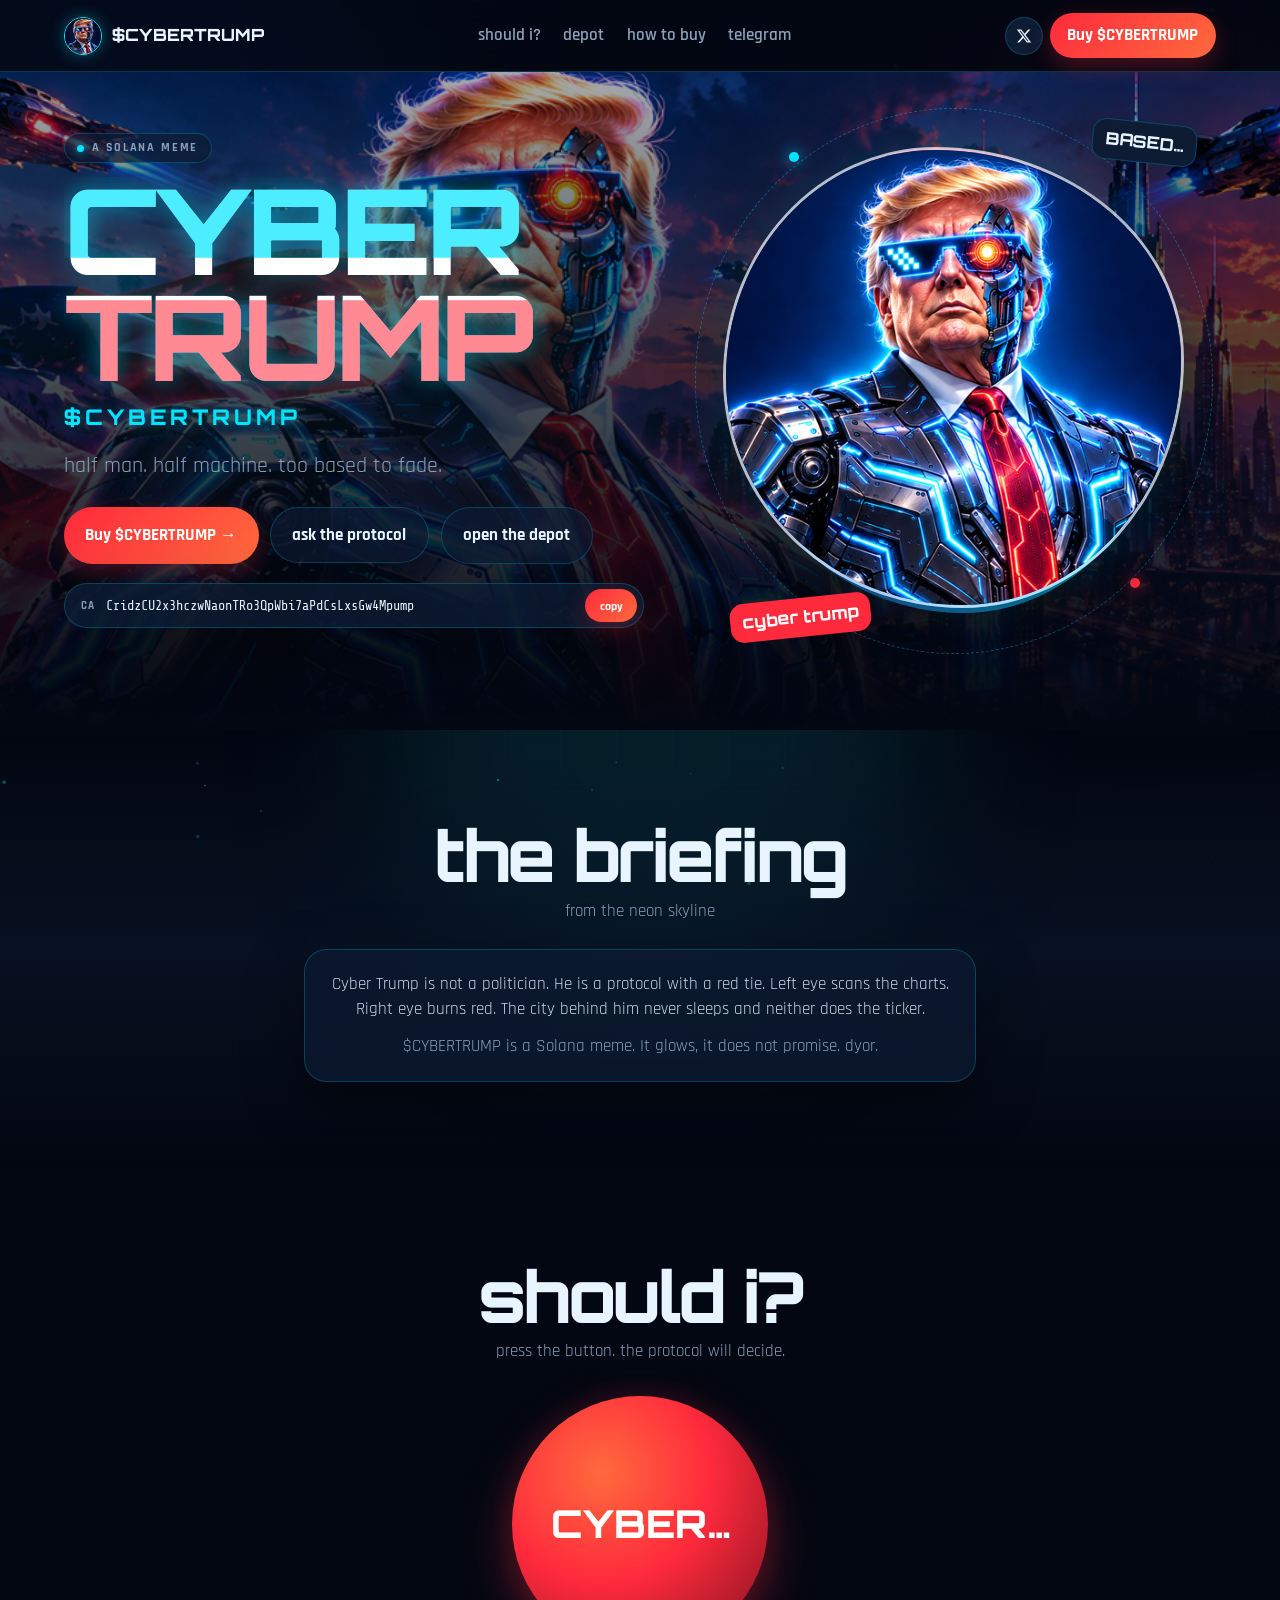
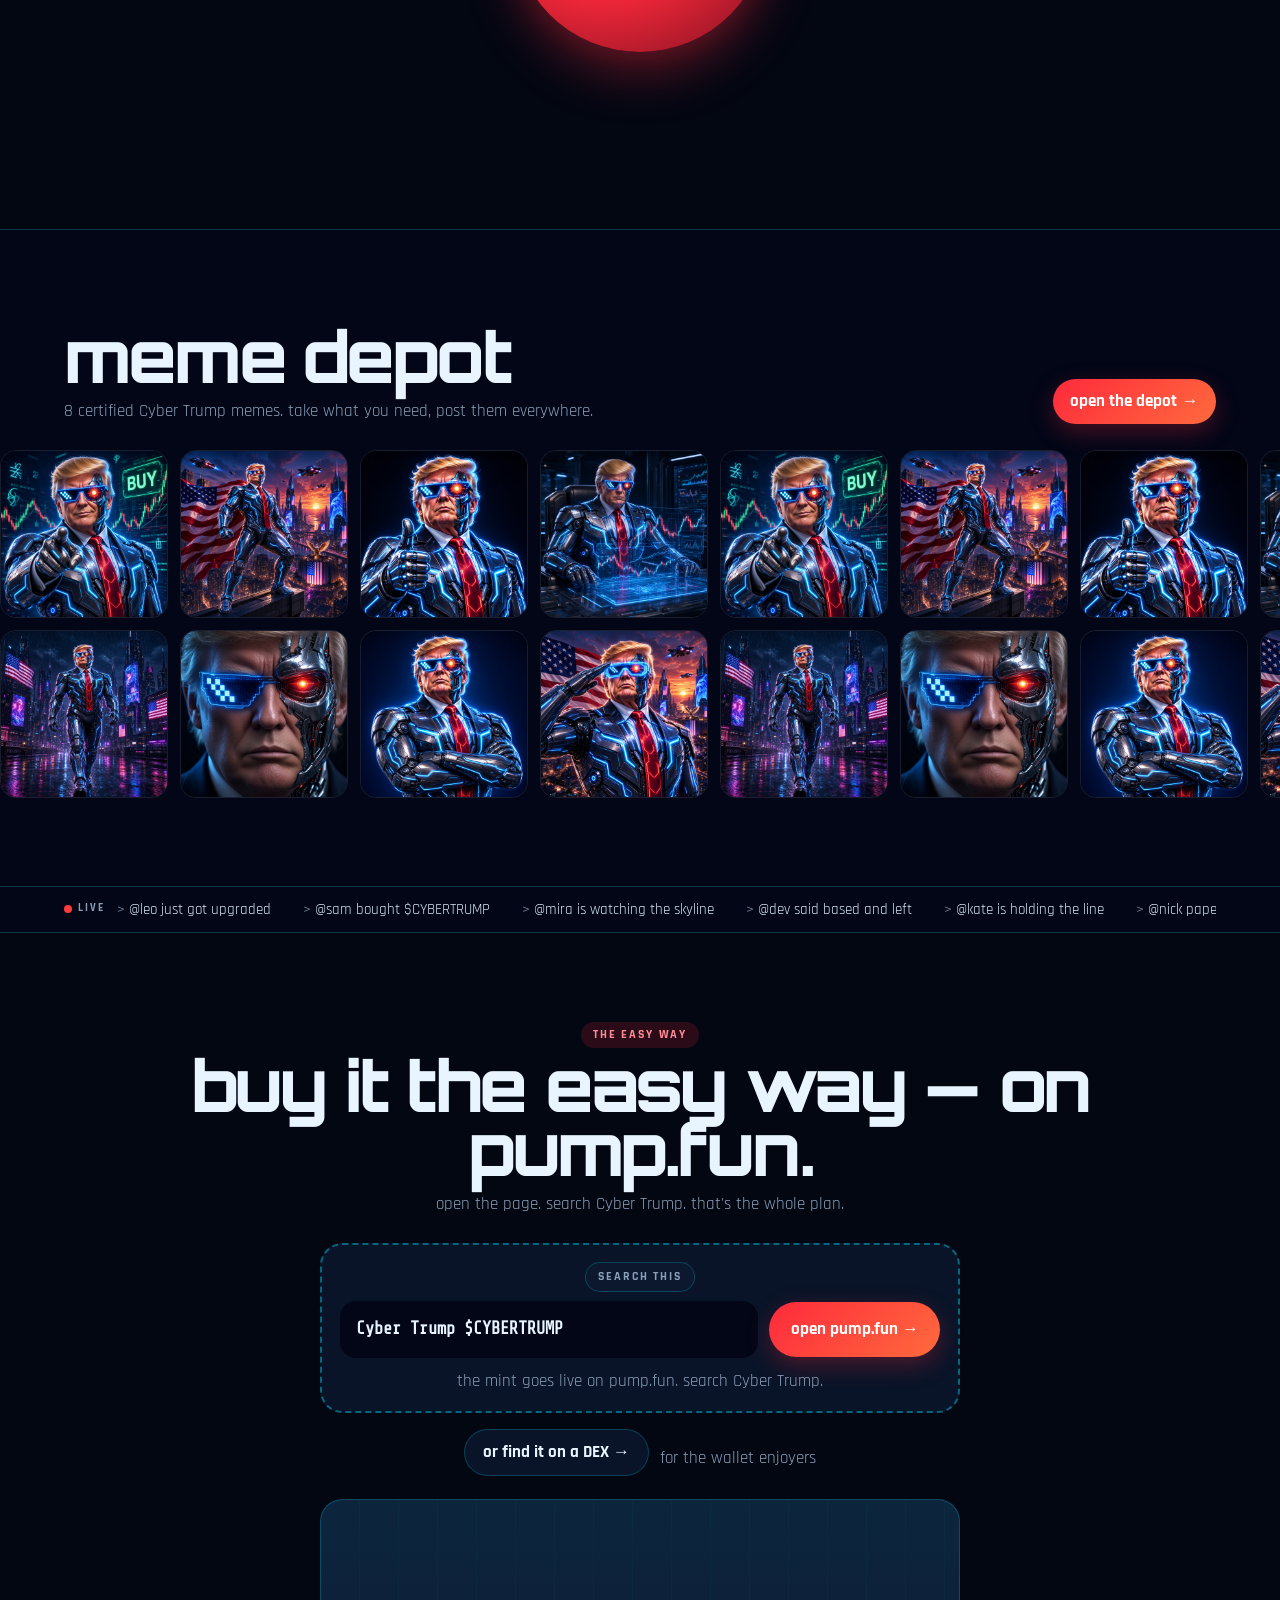
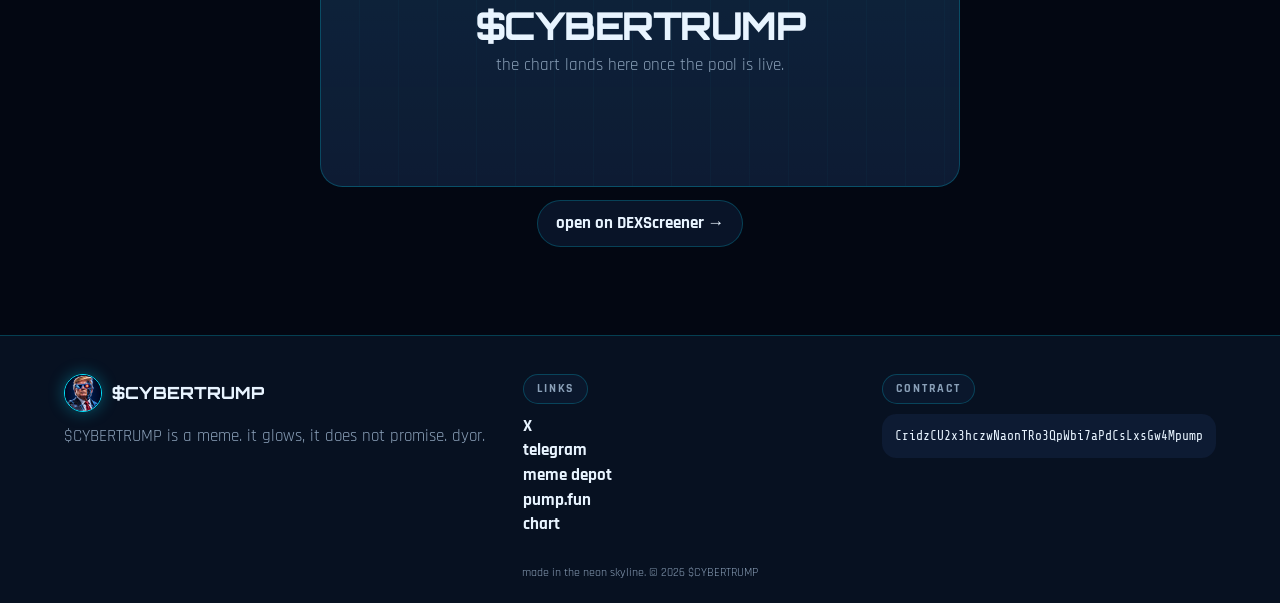
==== commit a5ef0d78: "update" ====
--- a/index.html
+++ b/index.html
@@ -77,8 +77,8 @@
           </div>
           <div class="ca-row reveal d3">
             <span class="label">CA</span>
-            <code>coming soon</code>
-            <button class="btn btn-primary" type="button" data-copy="coming soon">copy</button>
+            <code>CridzCU2x3hczwNaonTRo3QpWbi7aPdCsLxsGw4Mpump</code>
+            <button class="btn btn-primary" type="button" data-copy="CridzCU2x3hczwNaonTRo3QpWbi7aPdCsLxsGw4Mpump">copy</button>
           </div>
         </div>
         <div class="hero-visual reveal d2">
@@ -202,7 +202,7 @@
         </div>
         <div>
           <div class="chip">contract</div>
-          <div class="contract-box mono">coming soon</div>
+          <div class="contract-box mono">CridzCU2x3hczwNaonTRo3QpWbi7aPdCsLxsGw4Mpump</div>
         </div>
       </div>
       <div class="legal wrap">made in the neon skyline. © 2026 $CYBERTRUMP</div>
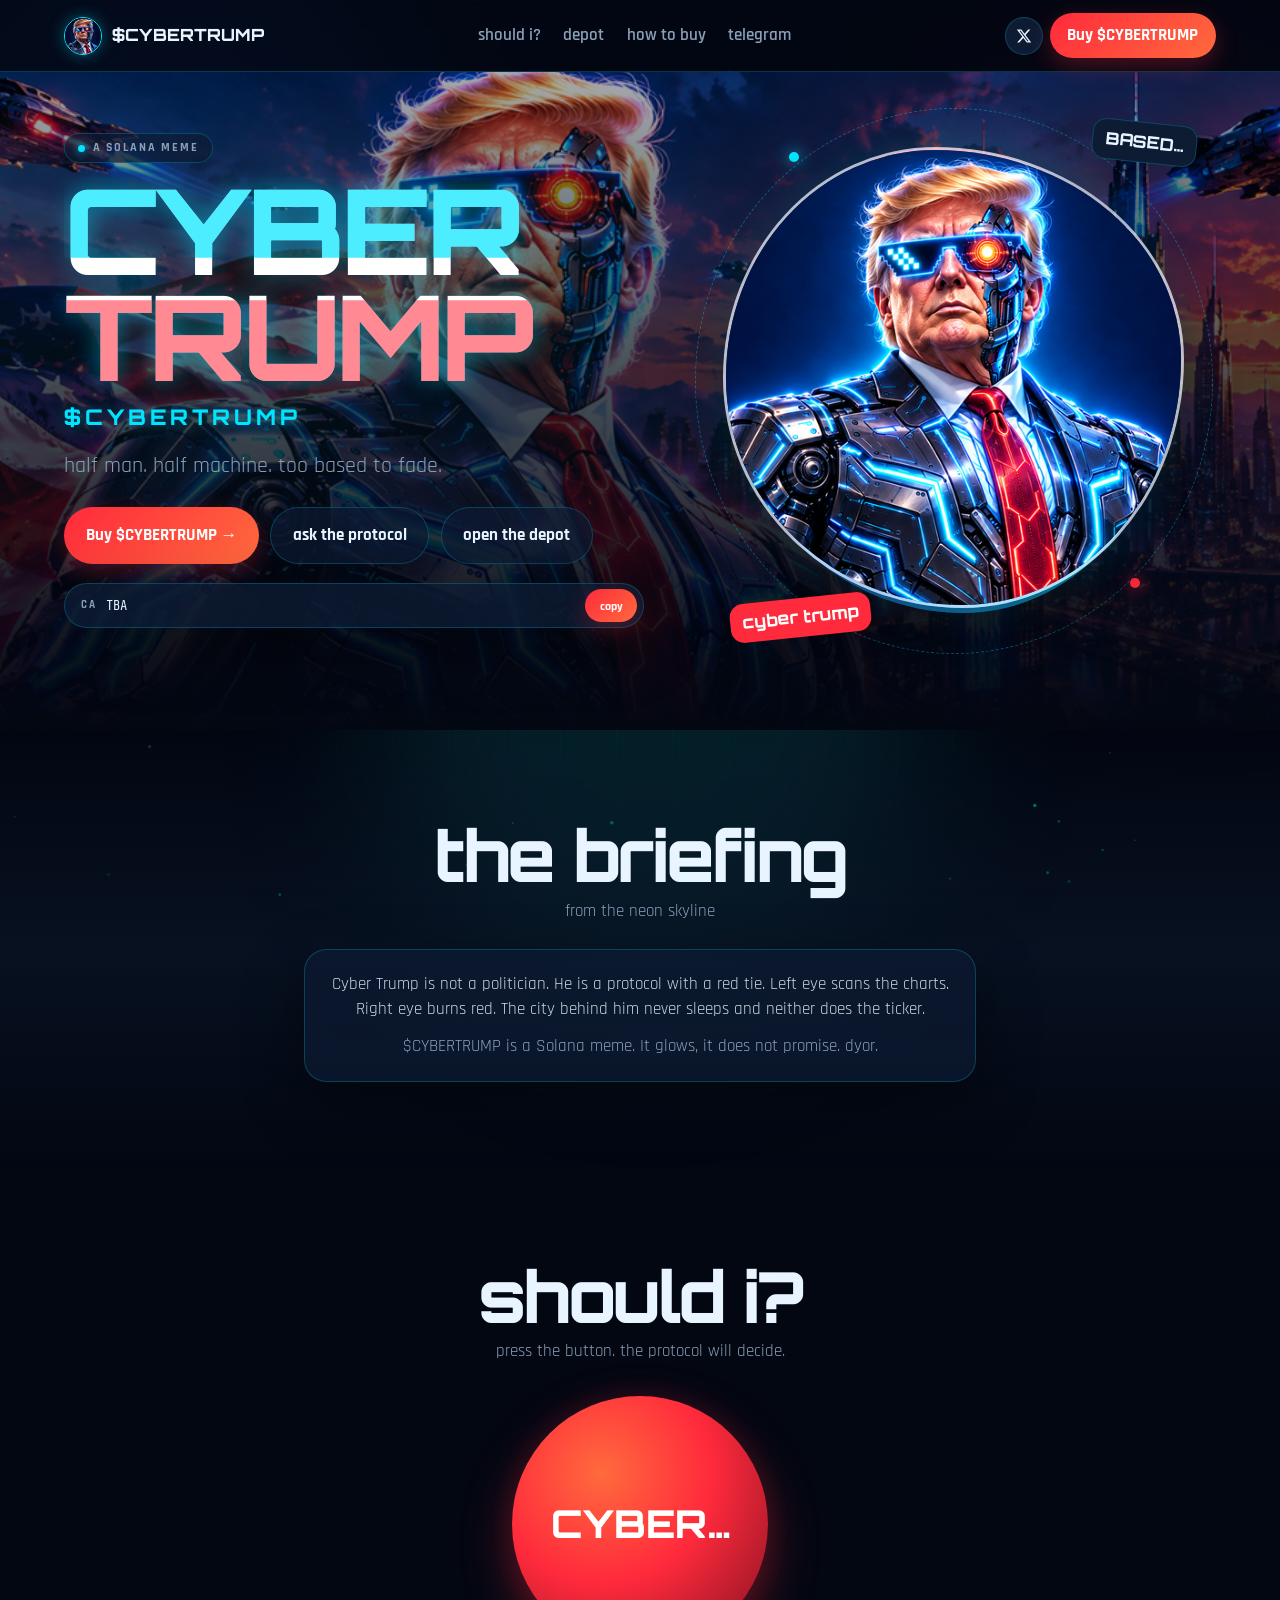
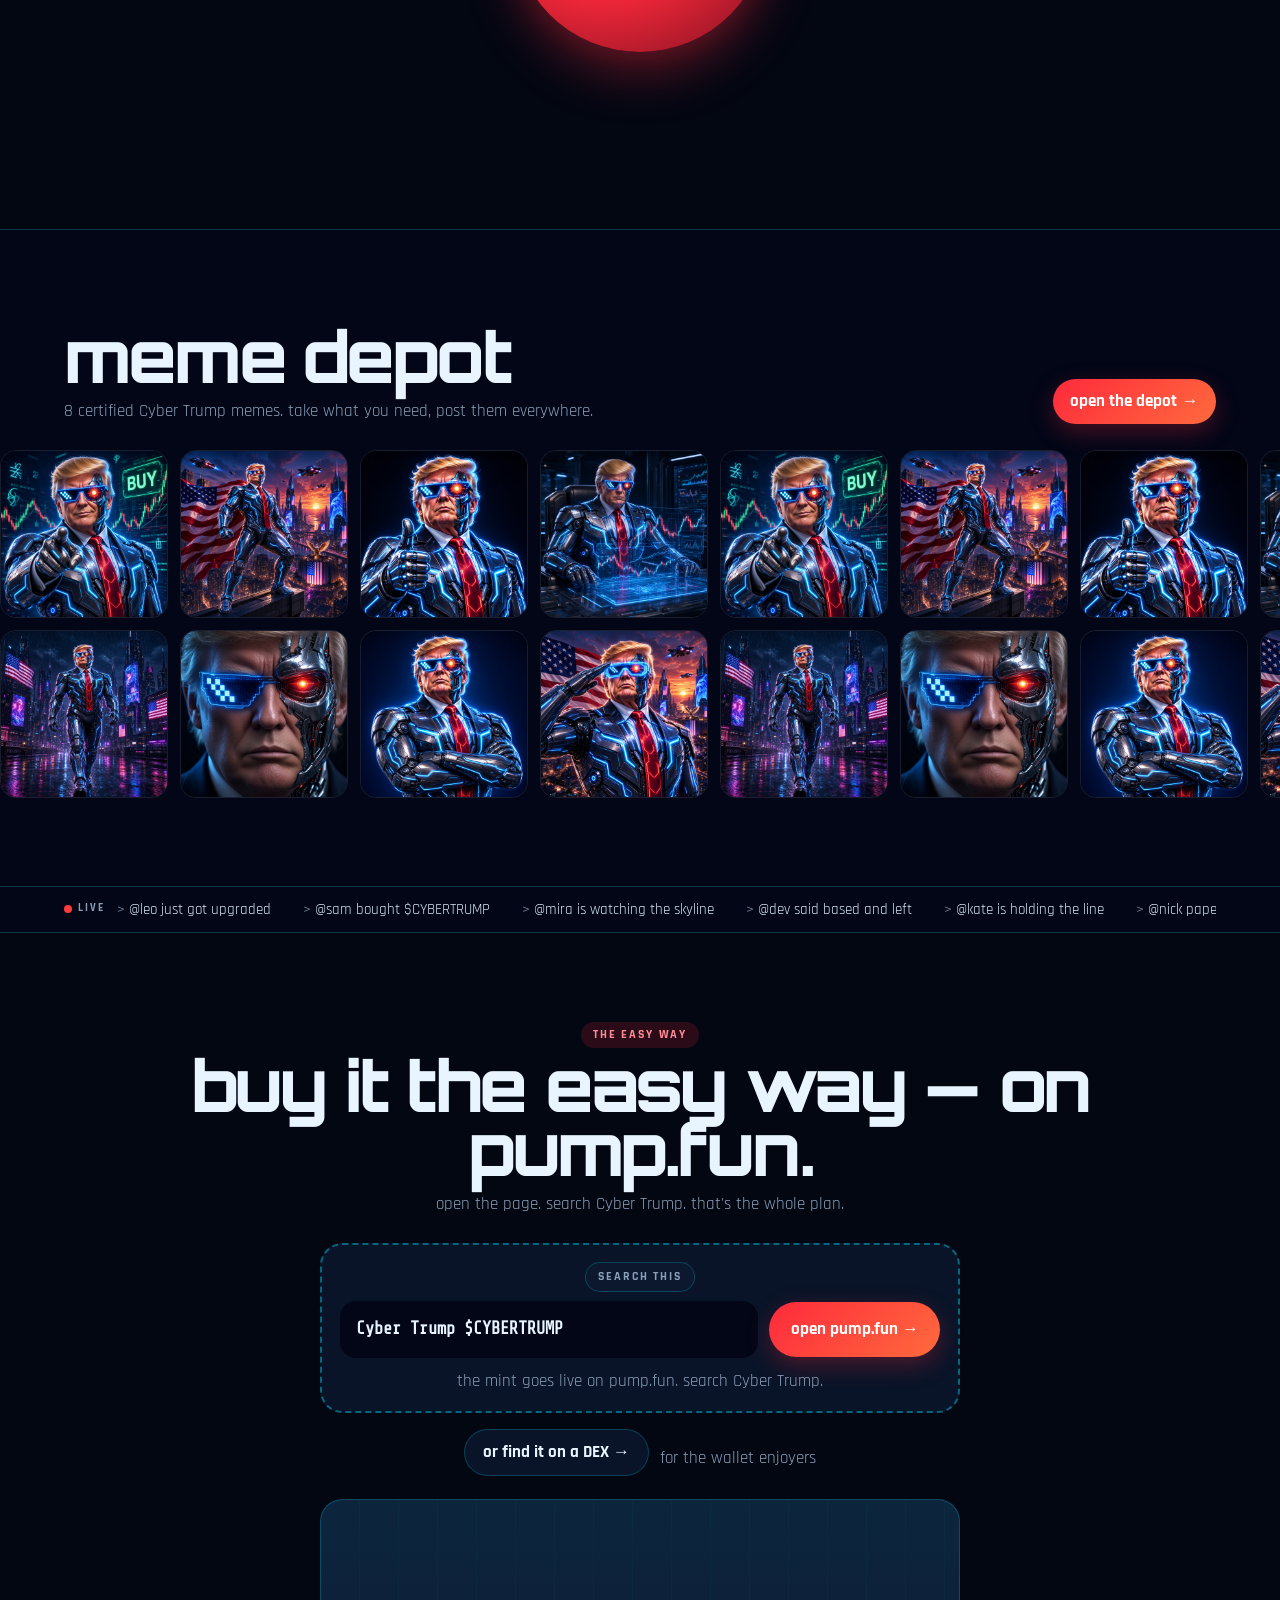
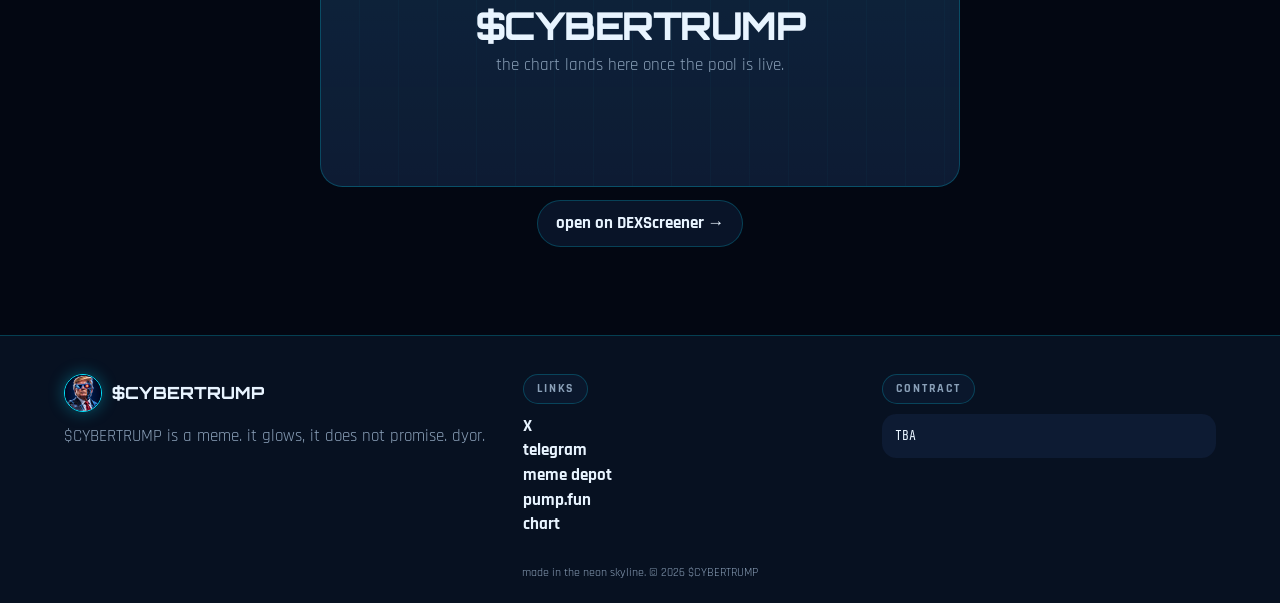
==== commit cddff269: "update" ====
--- a/index.html
+++ b/index.html
@@ -77,8 +77,8 @@
           </div>
           <div class="ca-row reveal d3">
             <span class="label">CA</span>
-            <code>CridzCU2x3hczwNaonTRo3QpWbi7aPdCsLxsGw4Mpump</code>
-            <button class="btn btn-primary" type="button" data-copy="CridzCU2x3hczwNaonTRo3QpWbi7aPdCsLxsGw4Mpump">copy</button>
+            <code>TBA</code>
+            <button class="btn btn-primary" type="button" data-copy="TBA">copy</button>
           </div>
         </div>
         <div class="hero-visual reveal d2">
@@ -202,7 +202,7 @@
         </div>
         <div>
           <div class="chip">contract</div>
-          <div class="contract-box mono">CridzCU2x3hczwNaonTRo3QpWbi7aPdCsLxsGw4Mpump</div>
+          <div class="contract-box mono">TBA</div>
         </div>
       </div>
       <div class="legal wrap">made in the neon skyline. © 2026 $CYBERTRUMP</div>
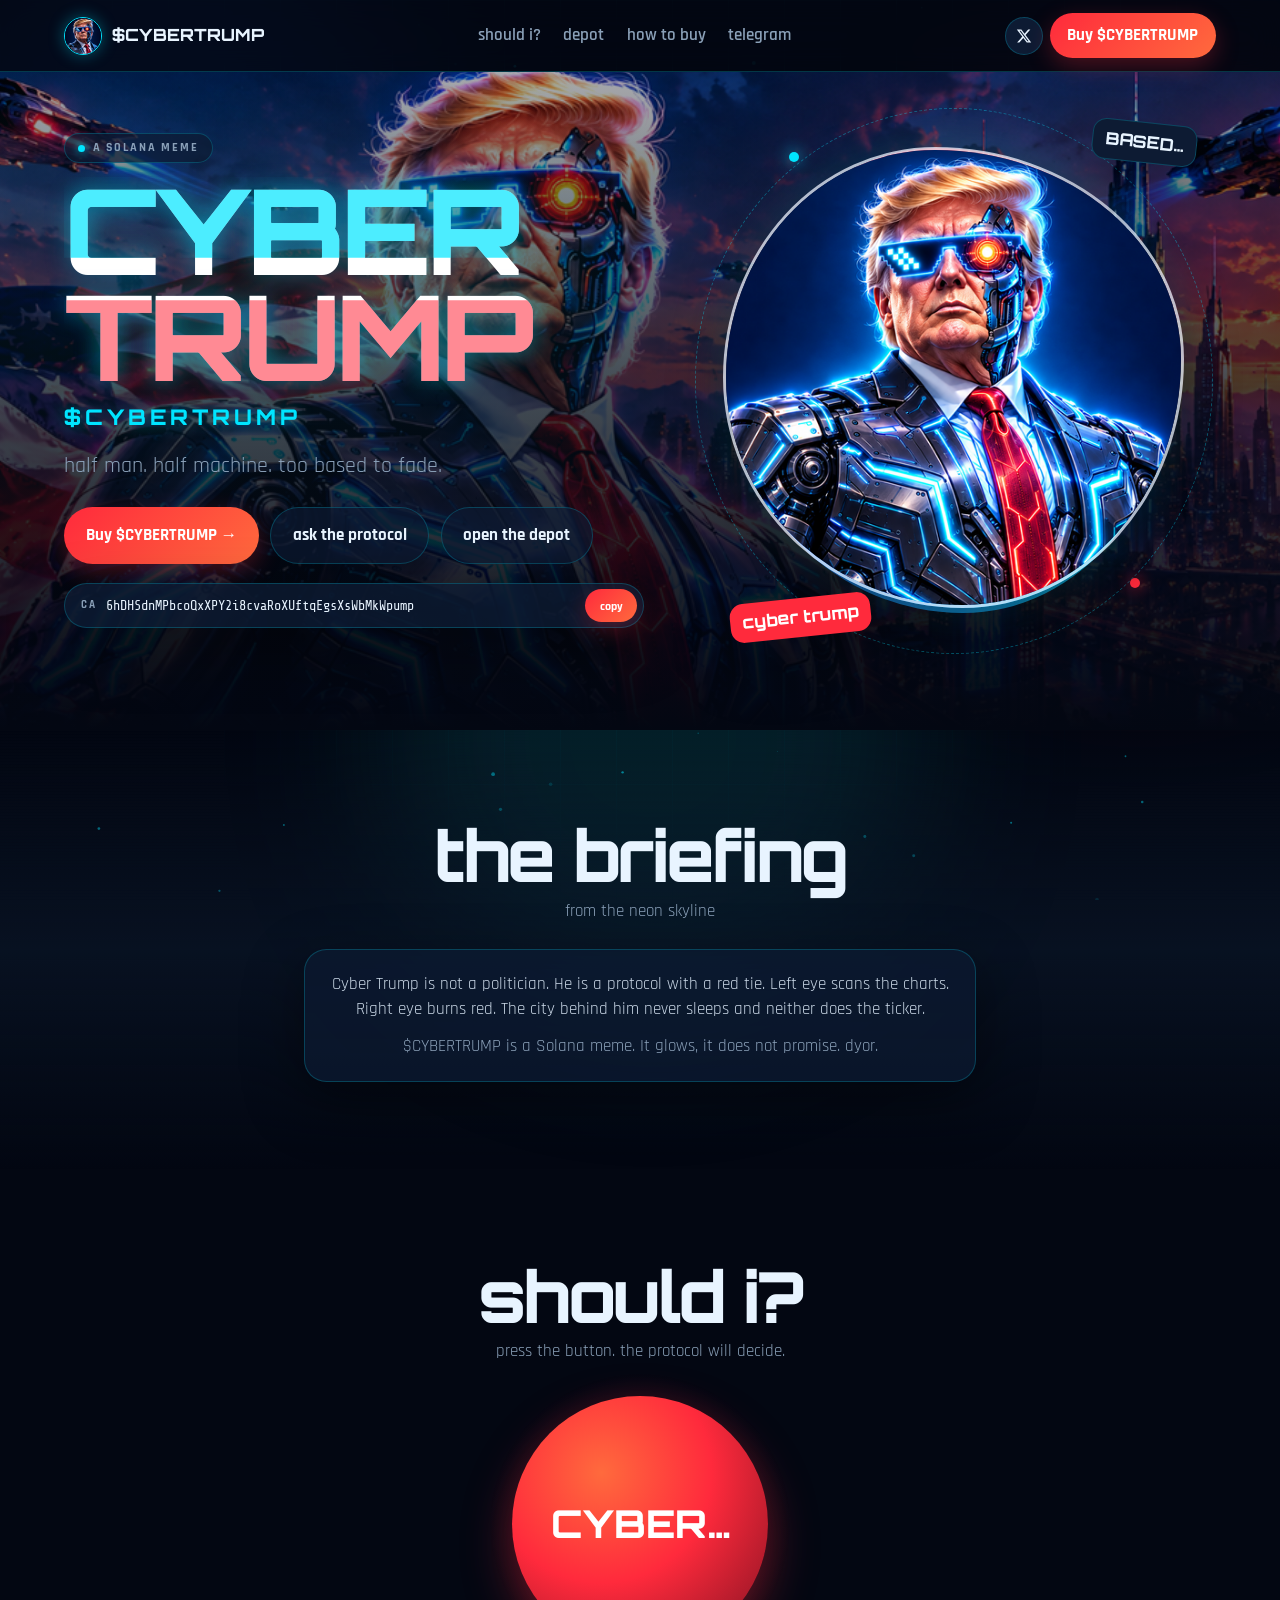
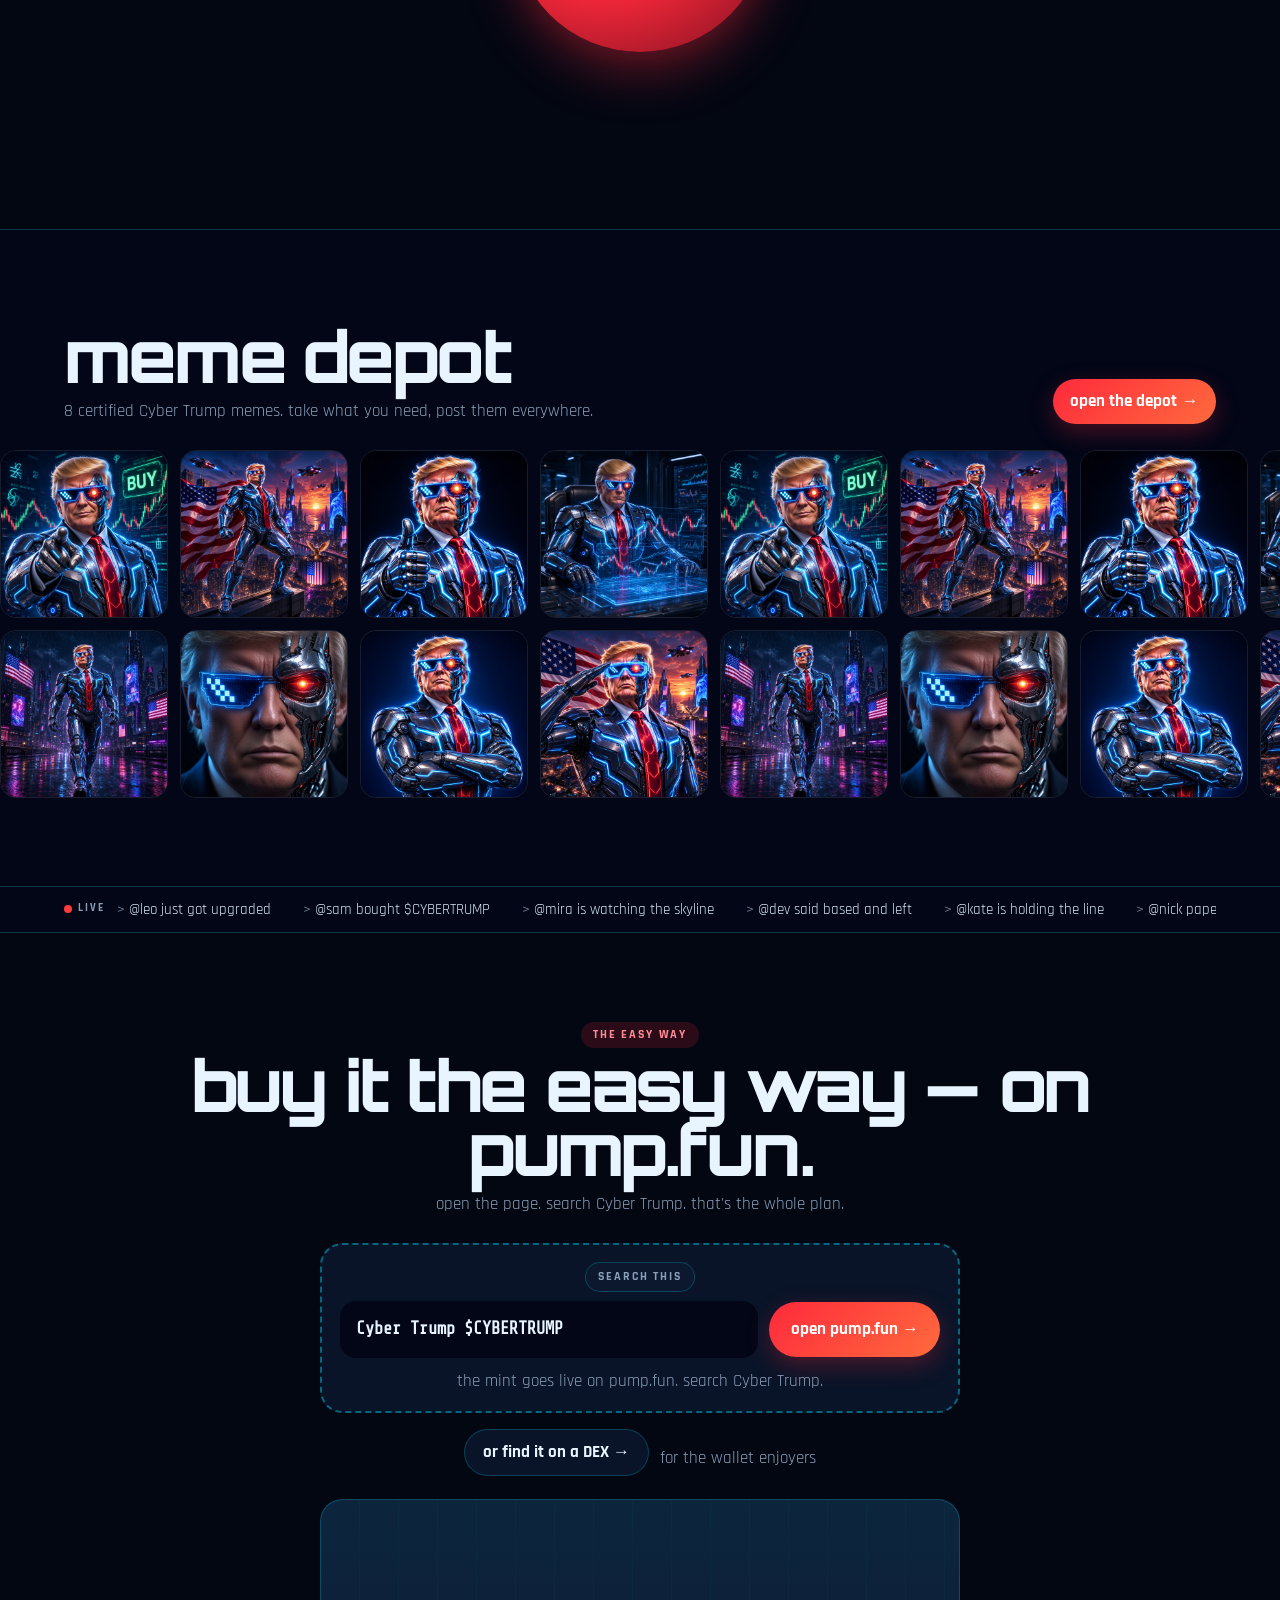
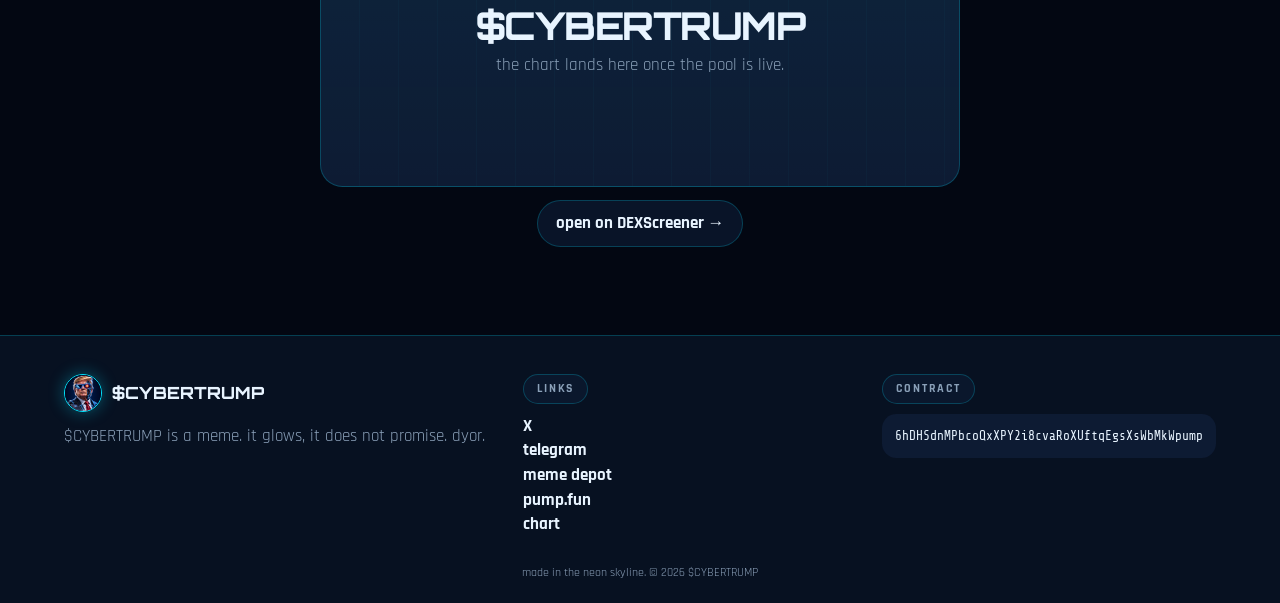
==== commit 486cda4e: "update" ====
--- a/index.html
+++ b/index.html
@@ -77,8 +77,8 @@
           </div>
           <div class="ca-row reveal d3">
             <span class="label">CA</span>
-            <code>TBA</code>
-            <button class="btn btn-primary" type="button" data-copy="TBA">copy</button>
+            <code>6hDHSdnMPbcoQxXPY2i8cvaRoXUftqEgsXsWbMkWpump</code>
+            <button class="btn btn-primary" type="button" data-copy="6hDHSdnMPbcoQxXPY2i8cvaRoXUftqEgsXsWbMkWpump">copy</button>
           </div>
         </div>
         <div class="hero-visual reveal d2">
@@ -202,7 +202,7 @@
         </div>
         <div>
           <div class="chip">contract</div>
-          <div class="contract-box mono">TBA</div>
+          <div class="contract-box mono">6hDHSdnMPbcoQxXPY2i8cvaRoXUftqEgsXsWbMkWpump</div>
         </div>
       </div>
       <div class="legal wrap">made in the neon skyline. © 2026 $CYBERTRUMP</div>
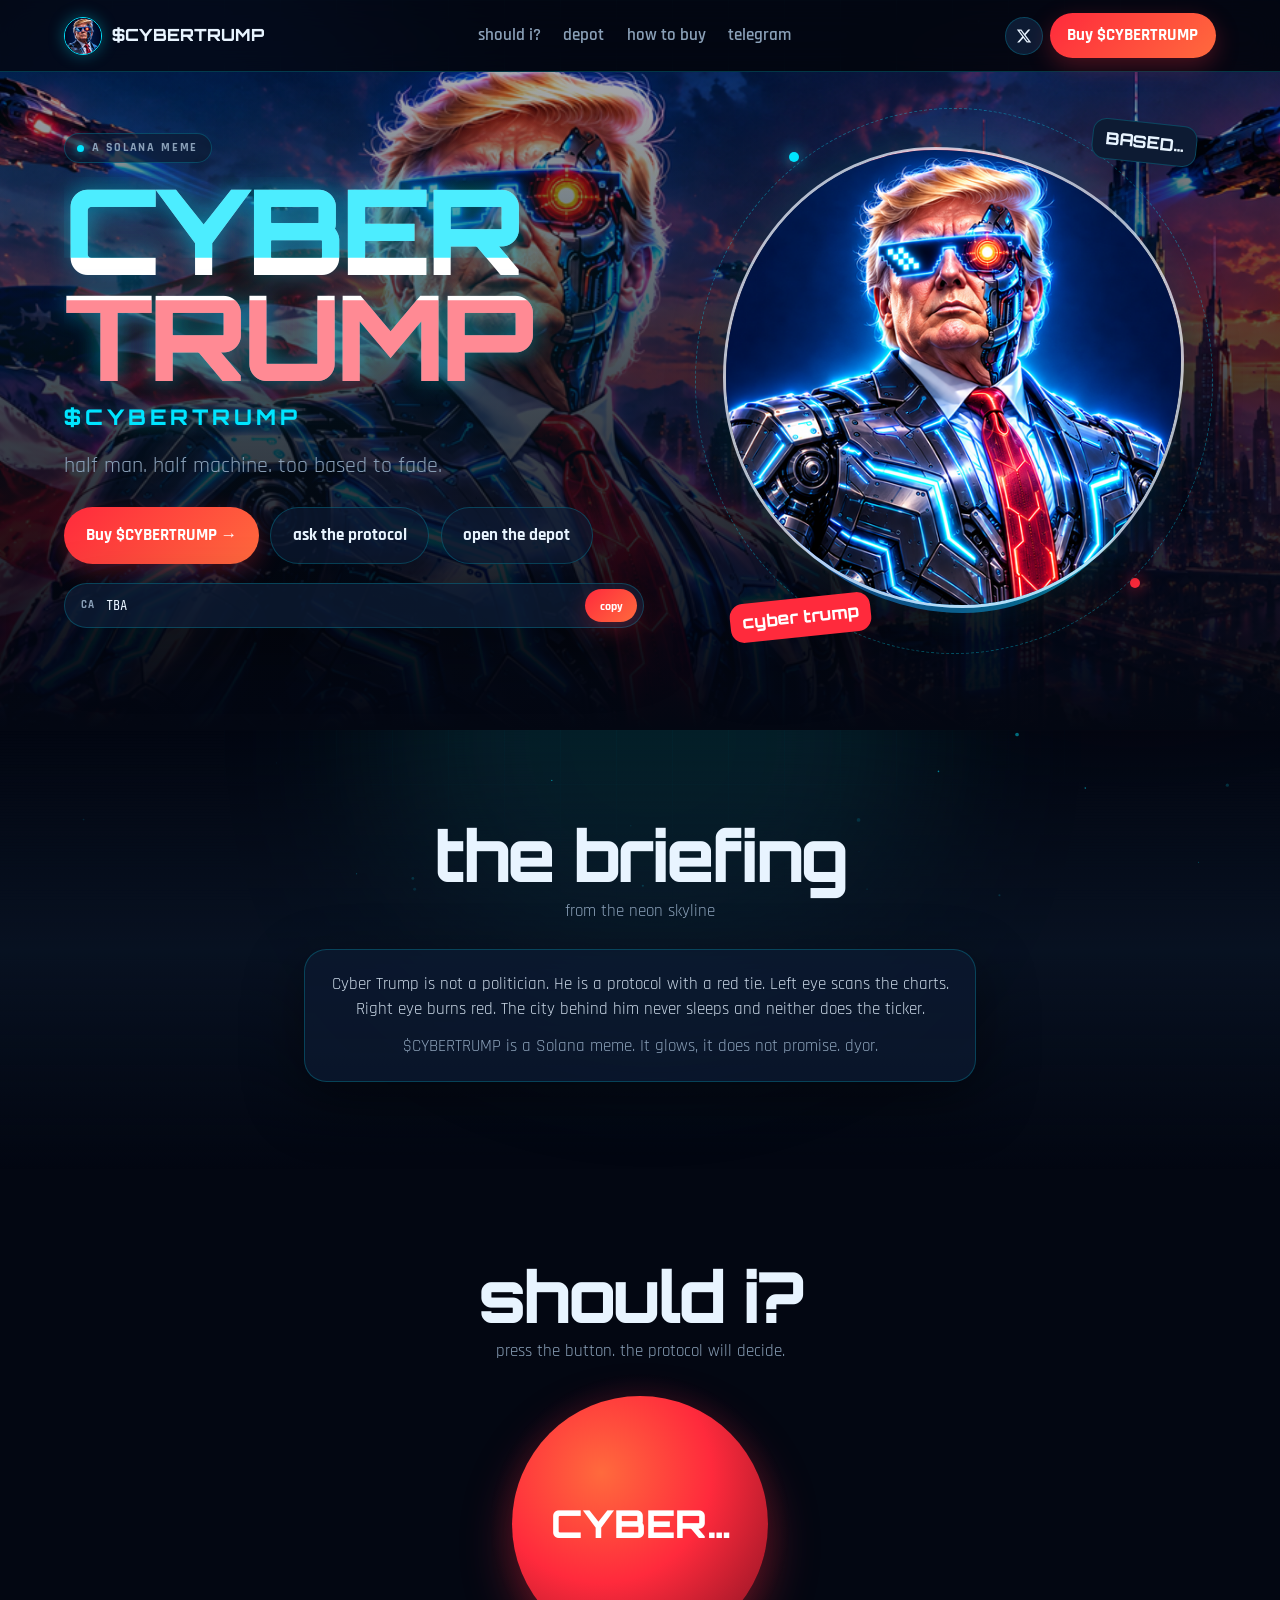
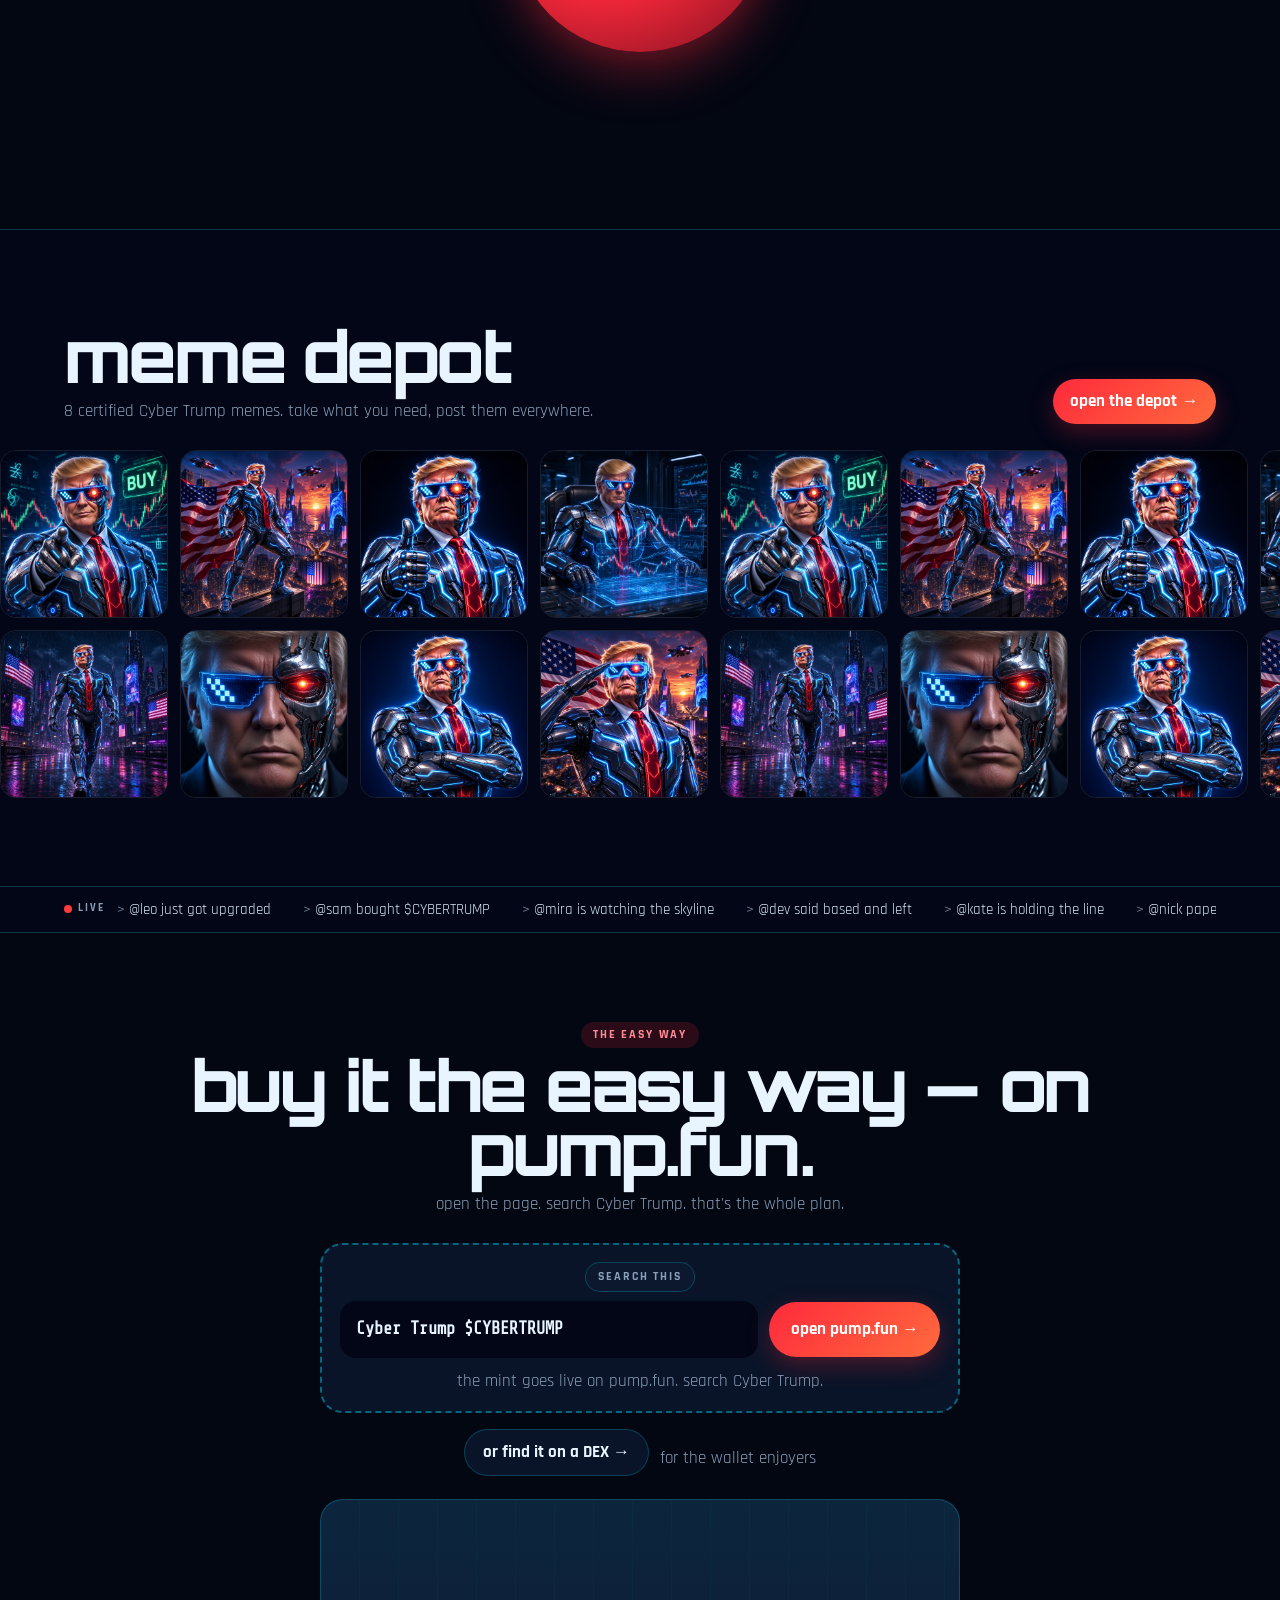
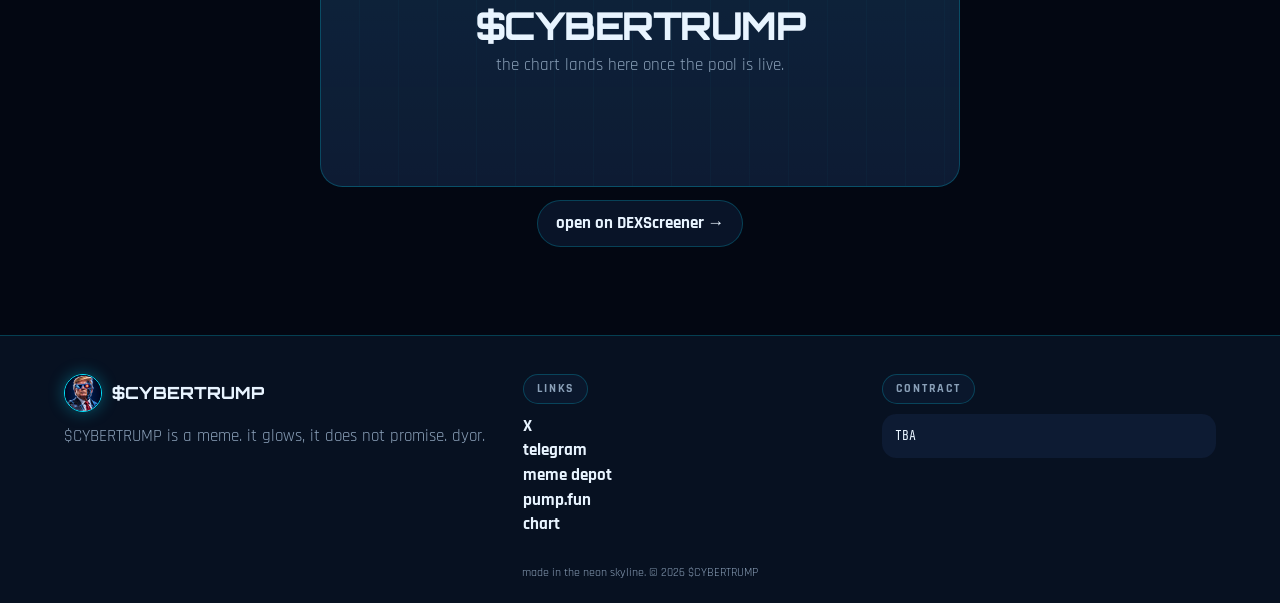
==== commit e796a5fc: "update" ====
--- a/index.html
+++ b/index.html
@@ -77,8 +77,8 @@
           </div>
           <div class="ca-row reveal d3">
             <span class="label">CA</span>
-            <code>6hDHSdnMPbcoQxXPY2i8cvaRoXUftqEgsXsWbMkWpump</code>
-            <button class="btn btn-primary" type="button" data-copy="6hDHSdnMPbcoQxXPY2i8cvaRoXUftqEgsXsWbMkWpump">copy</button>
+            <code>TBA</code>
+            <button class="btn btn-primary" type="button" data-copy="TBA">copy</button>
           </div>
         </div>
         <div class="hero-visual reveal d2">
@@ -202,7 +202,7 @@
         </div>
         <div>
           <div class="chip">contract</div>
-          <div class="contract-box mono">6hDHSdnMPbcoQxXPY2i8cvaRoXUftqEgsXsWbMkWpump</div>
+          <div class="contract-box mono">TBA</div>
         </div>
       </div>
       <div class="legal wrap">made in the neon skyline. © 2026 $CYBERTRUMP</div>
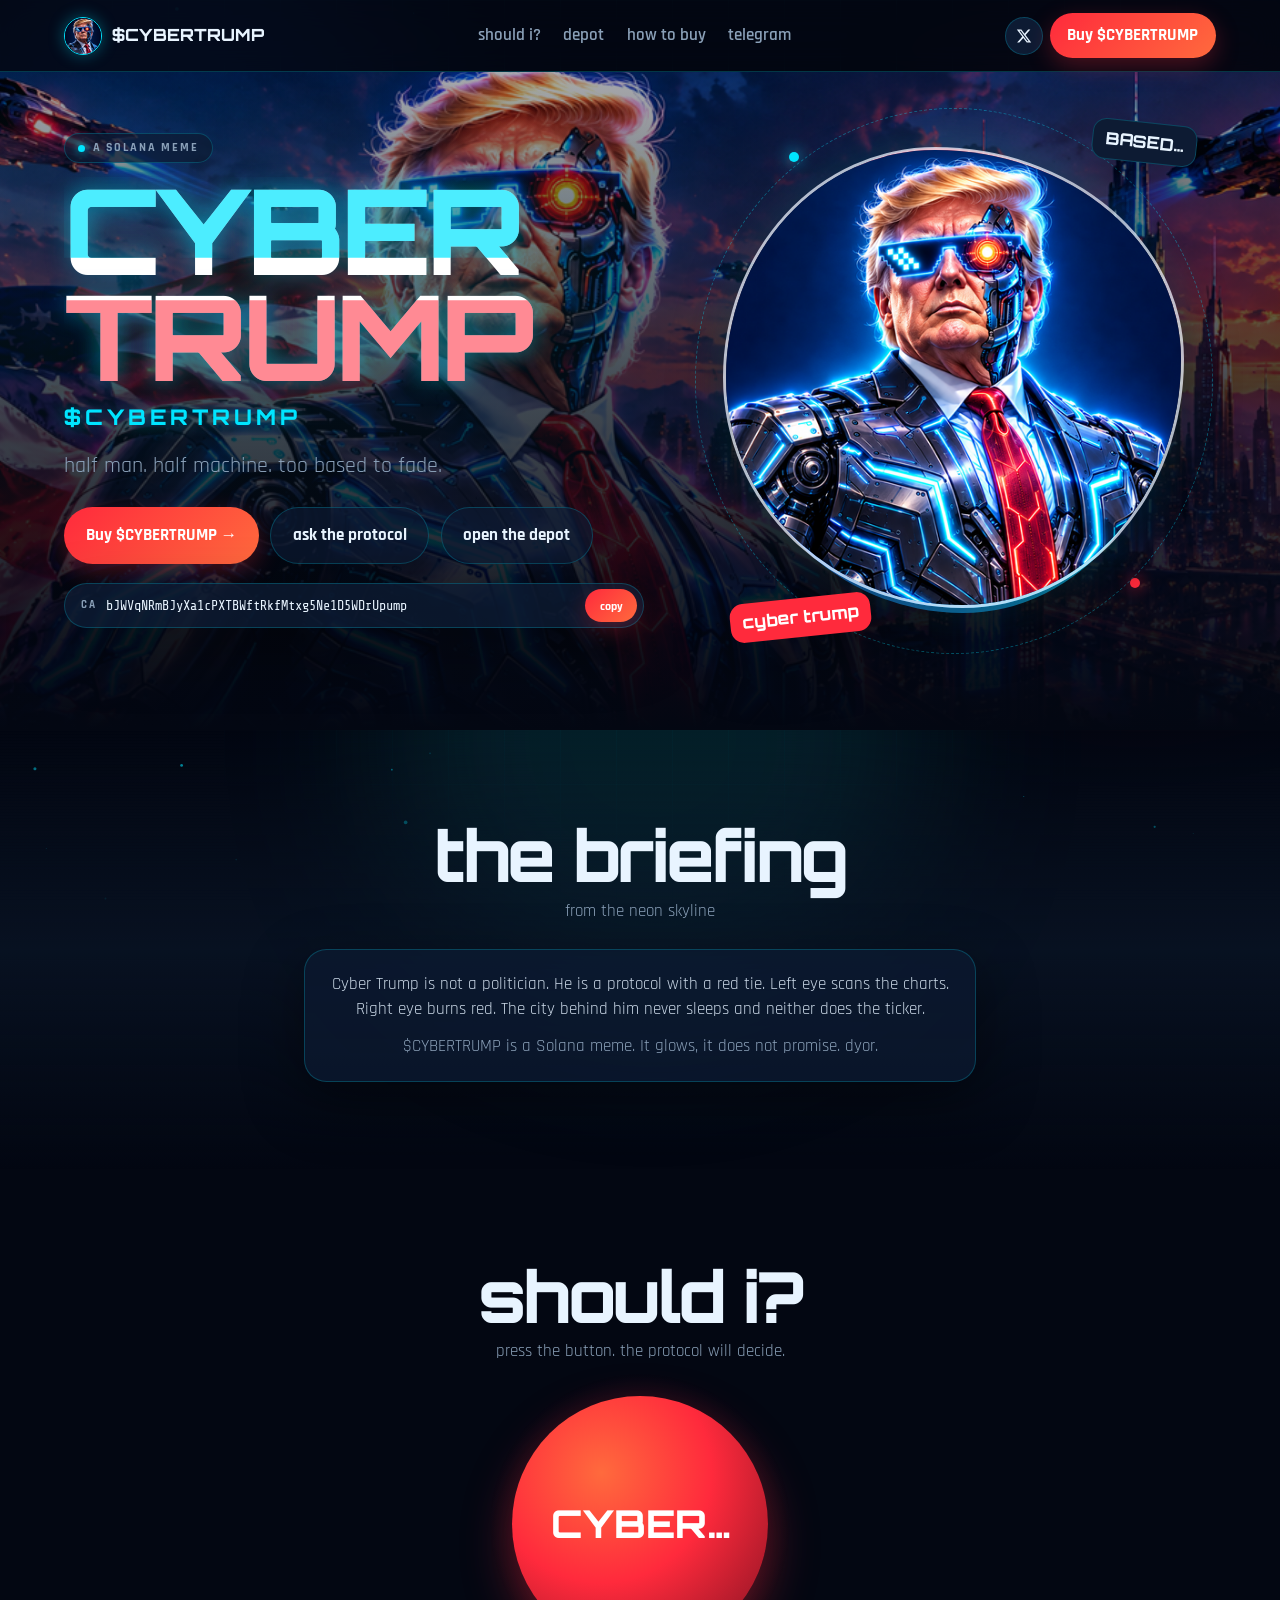
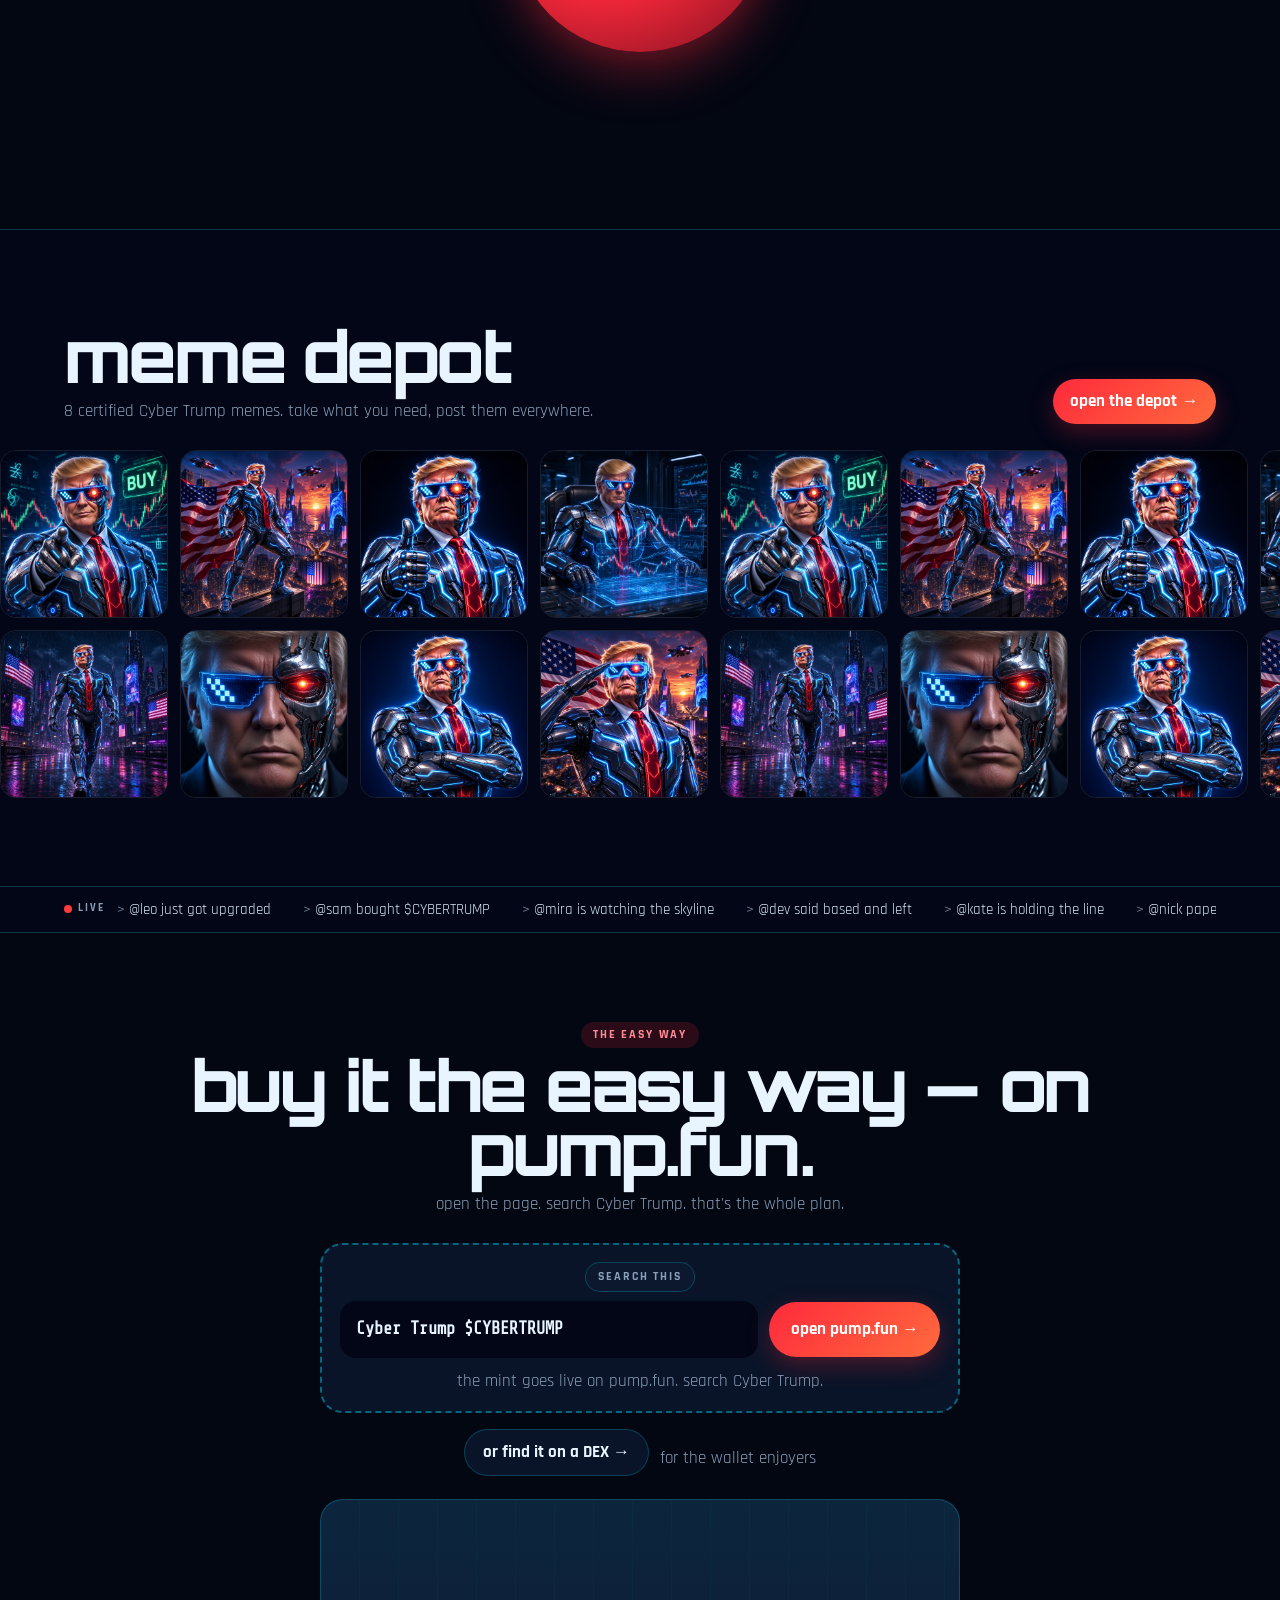
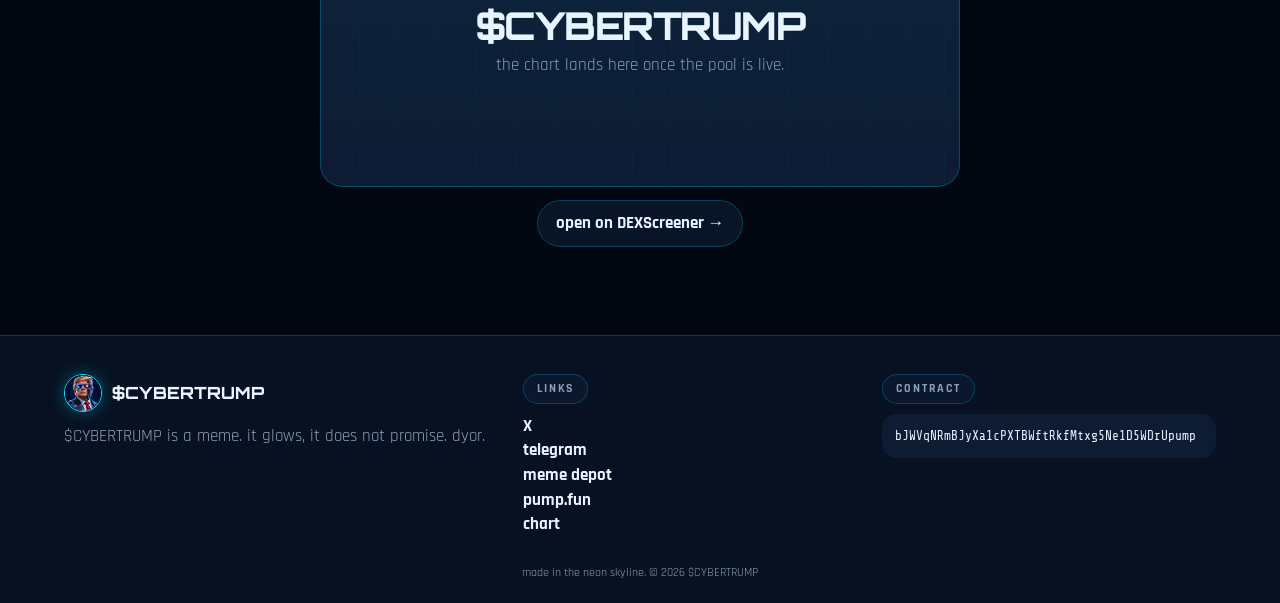
==== commit 6a4aab23: "update" ====
--- a/index.html
+++ b/index.html
@@ -77,8 +77,8 @@
           </div>
           <div class="ca-row reveal d3">
             <span class="label">CA</span>
-            <code>TBA</code>
-            <button class="btn btn-primary" type="button" data-copy="TBA">copy</button>
+            <code>bJWVqNRmBJyXa1cPXTBWftRkfMtxg5Ne1D5WDrUpump</code>
+            <button class="btn btn-primary" type="button" data-copy="bJWVqNRmBJyXa1cPXTBWftRkfMtxg5Ne1D5WDrUpump">copy</button>
           </div>
         </div>
         <div class="hero-visual reveal d2">
@@ -202,7 +202,7 @@
         </div>
         <div>
           <div class="chip">contract</div>
-          <div class="contract-box mono">TBA</div>
+          <div class="contract-box mono">bJWVqNRmBJyXa1cPXTBWftRkfMtxg5Ne1D5WDrUpump</div>
         </div>
       </div>
       <div class="legal wrap">made in the neon skyline. © 2026 $CYBERTRUMP</div>
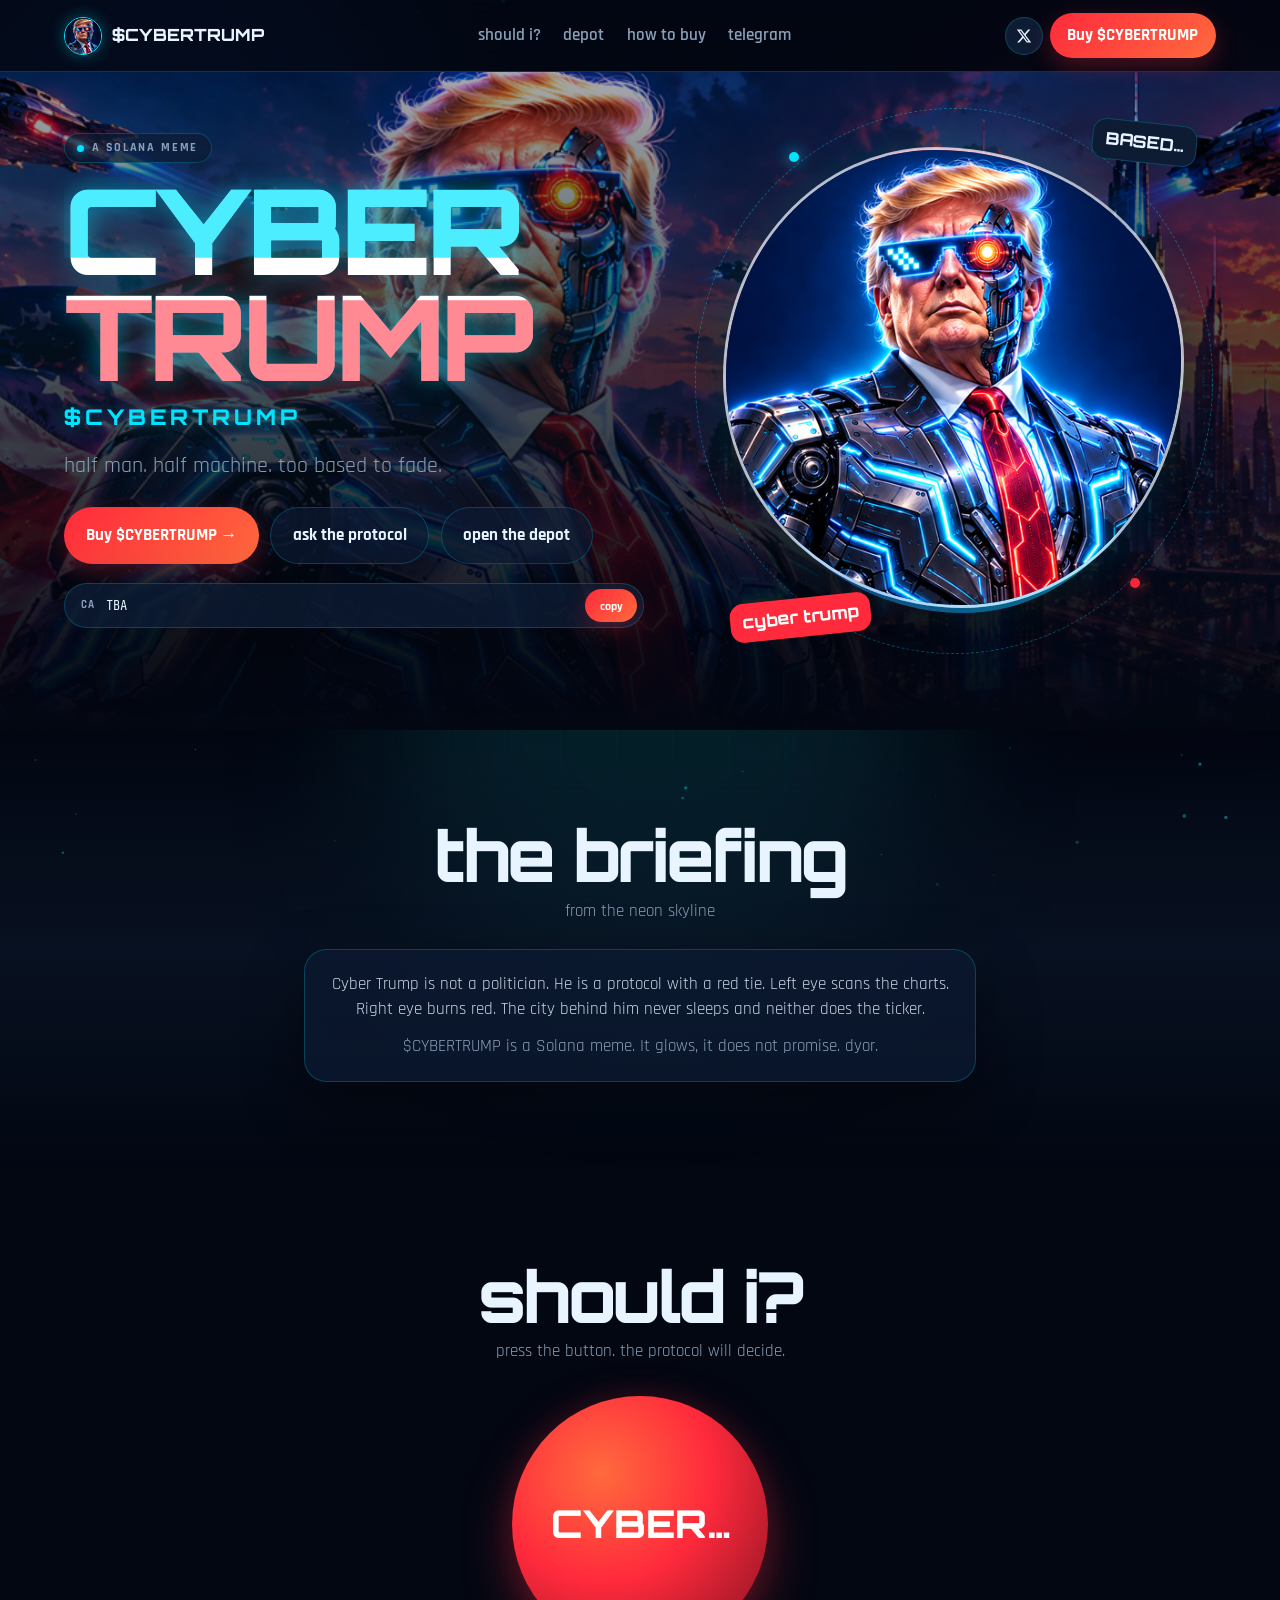
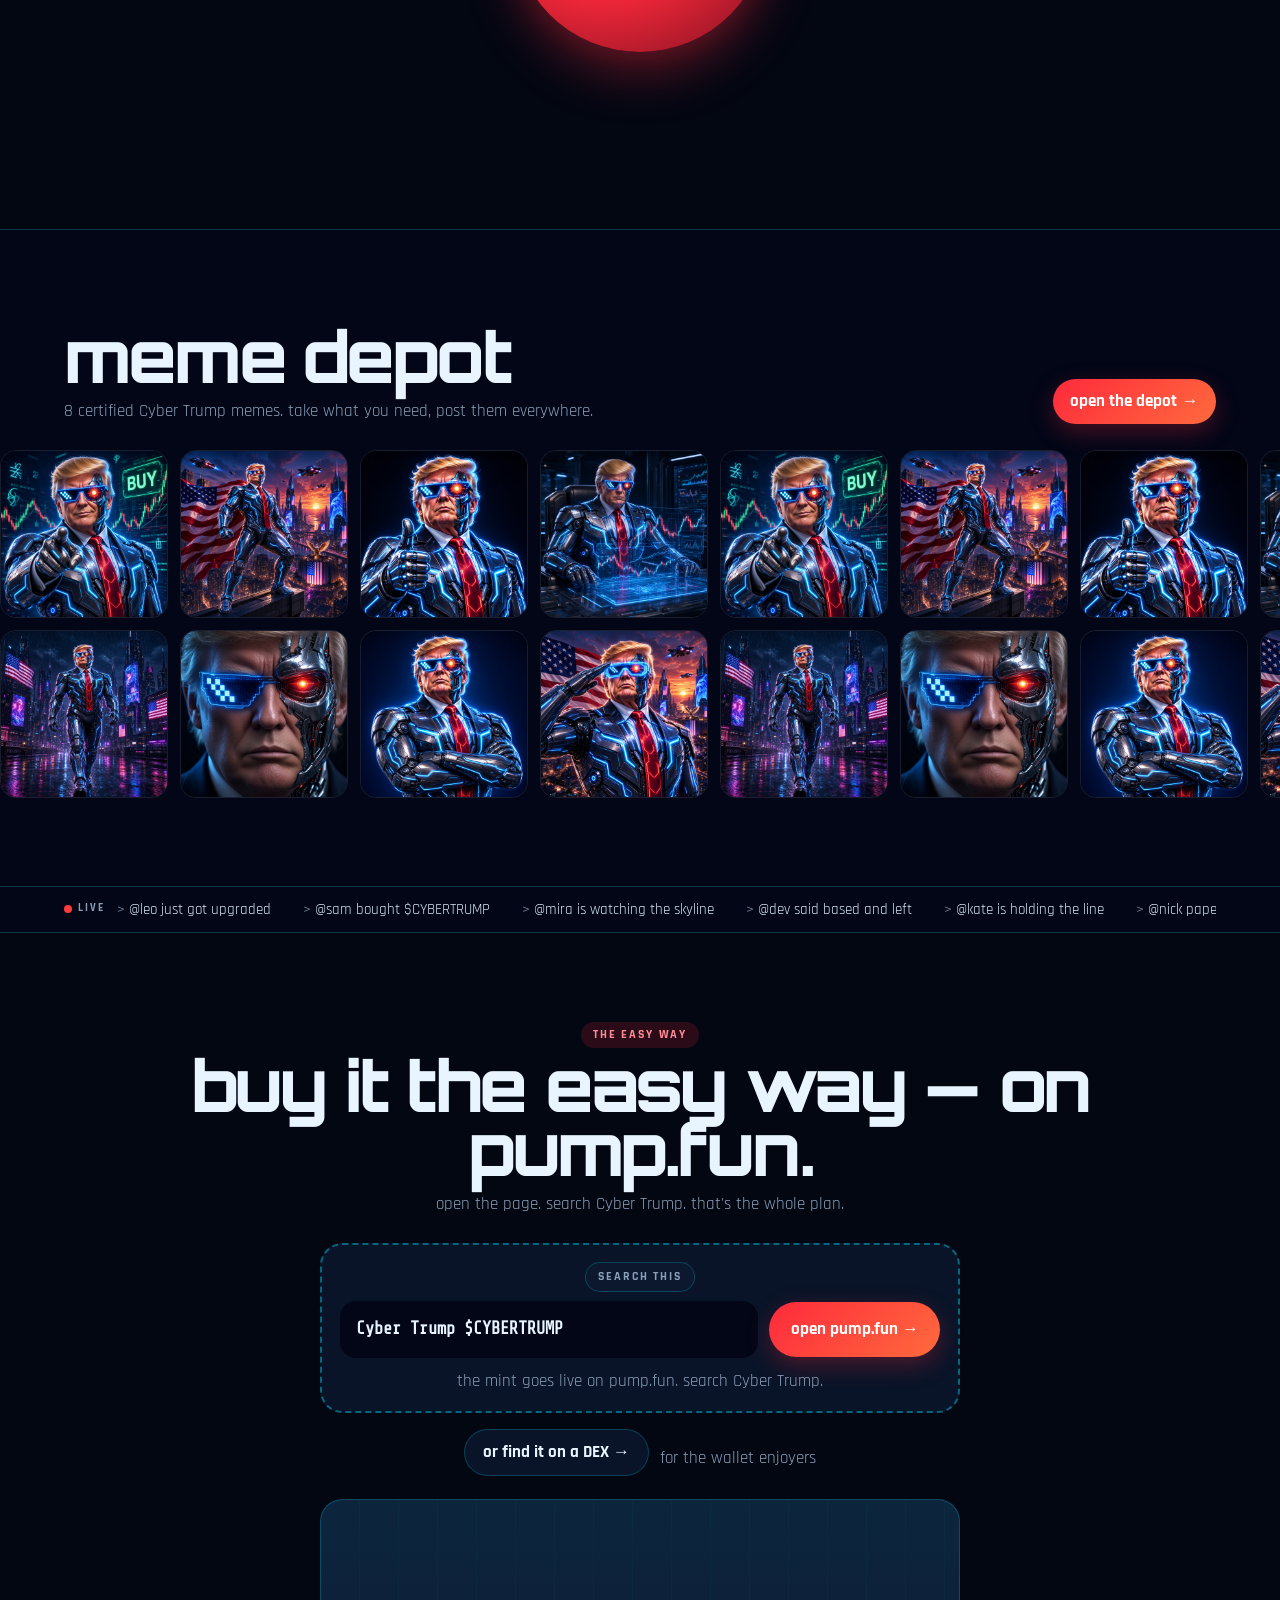
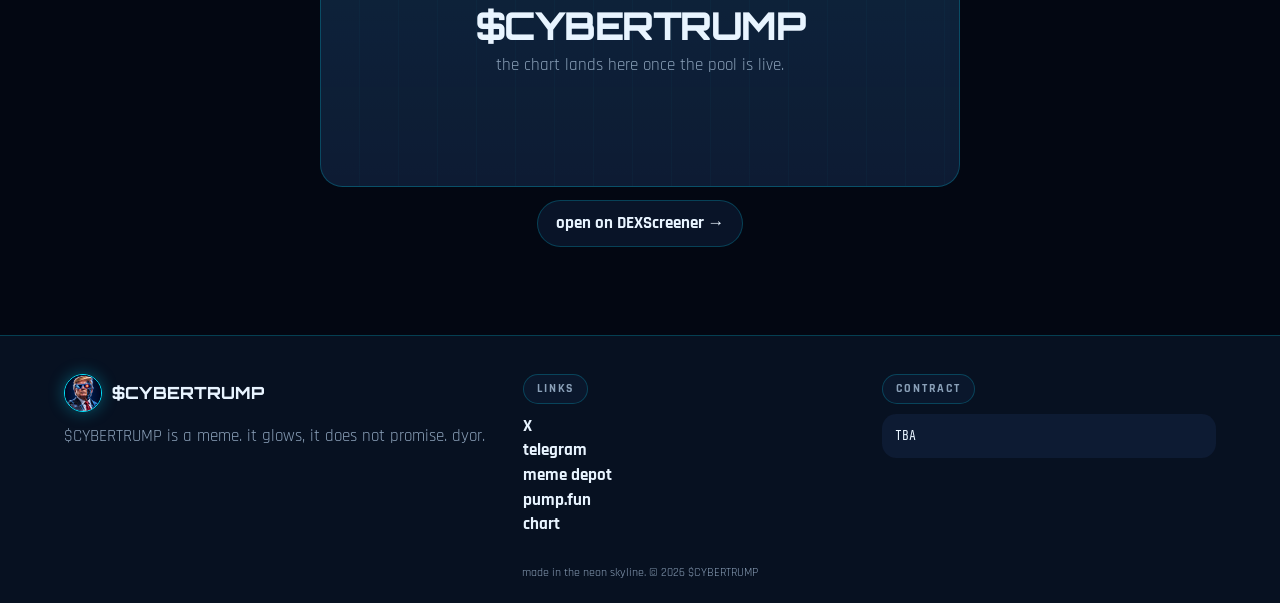
==== commit 57a9a268: "update" ====
--- a/index.html
+++ b/index.html
@@ -77,8 +77,8 @@
           </div>
           <div class="ca-row reveal d3">
             <span class="label">CA</span>
-            <code>bJWVqNRmBJyXa1cPXTBWftRkfMtxg5Ne1D5WDrUpump</code>
-            <button class="btn btn-primary" type="button" data-copy="bJWVqNRmBJyXa1cPXTBWftRkfMtxg5Ne1D5WDrUpump">copy</button>
+            <code>TBA</code>
+            <button class="btn btn-primary" type="button" data-copy="TBA">copy</button>
           </div>
         </div>
         <div class="hero-visual reveal d2">
@@ -202,7 +202,7 @@
         </div>
         <div>
           <div class="chip">contract</div>
-          <div class="contract-box mono">bJWVqNRmBJyXa1cPXTBWftRkfMtxg5Ne1D5WDrUpump</div>
+          <div class="contract-box mono">TBA</div>
         </div>
       </div>
       <div class="legal wrap">made in the neon skyline. © 2026 $CYBERTRUMP</div>
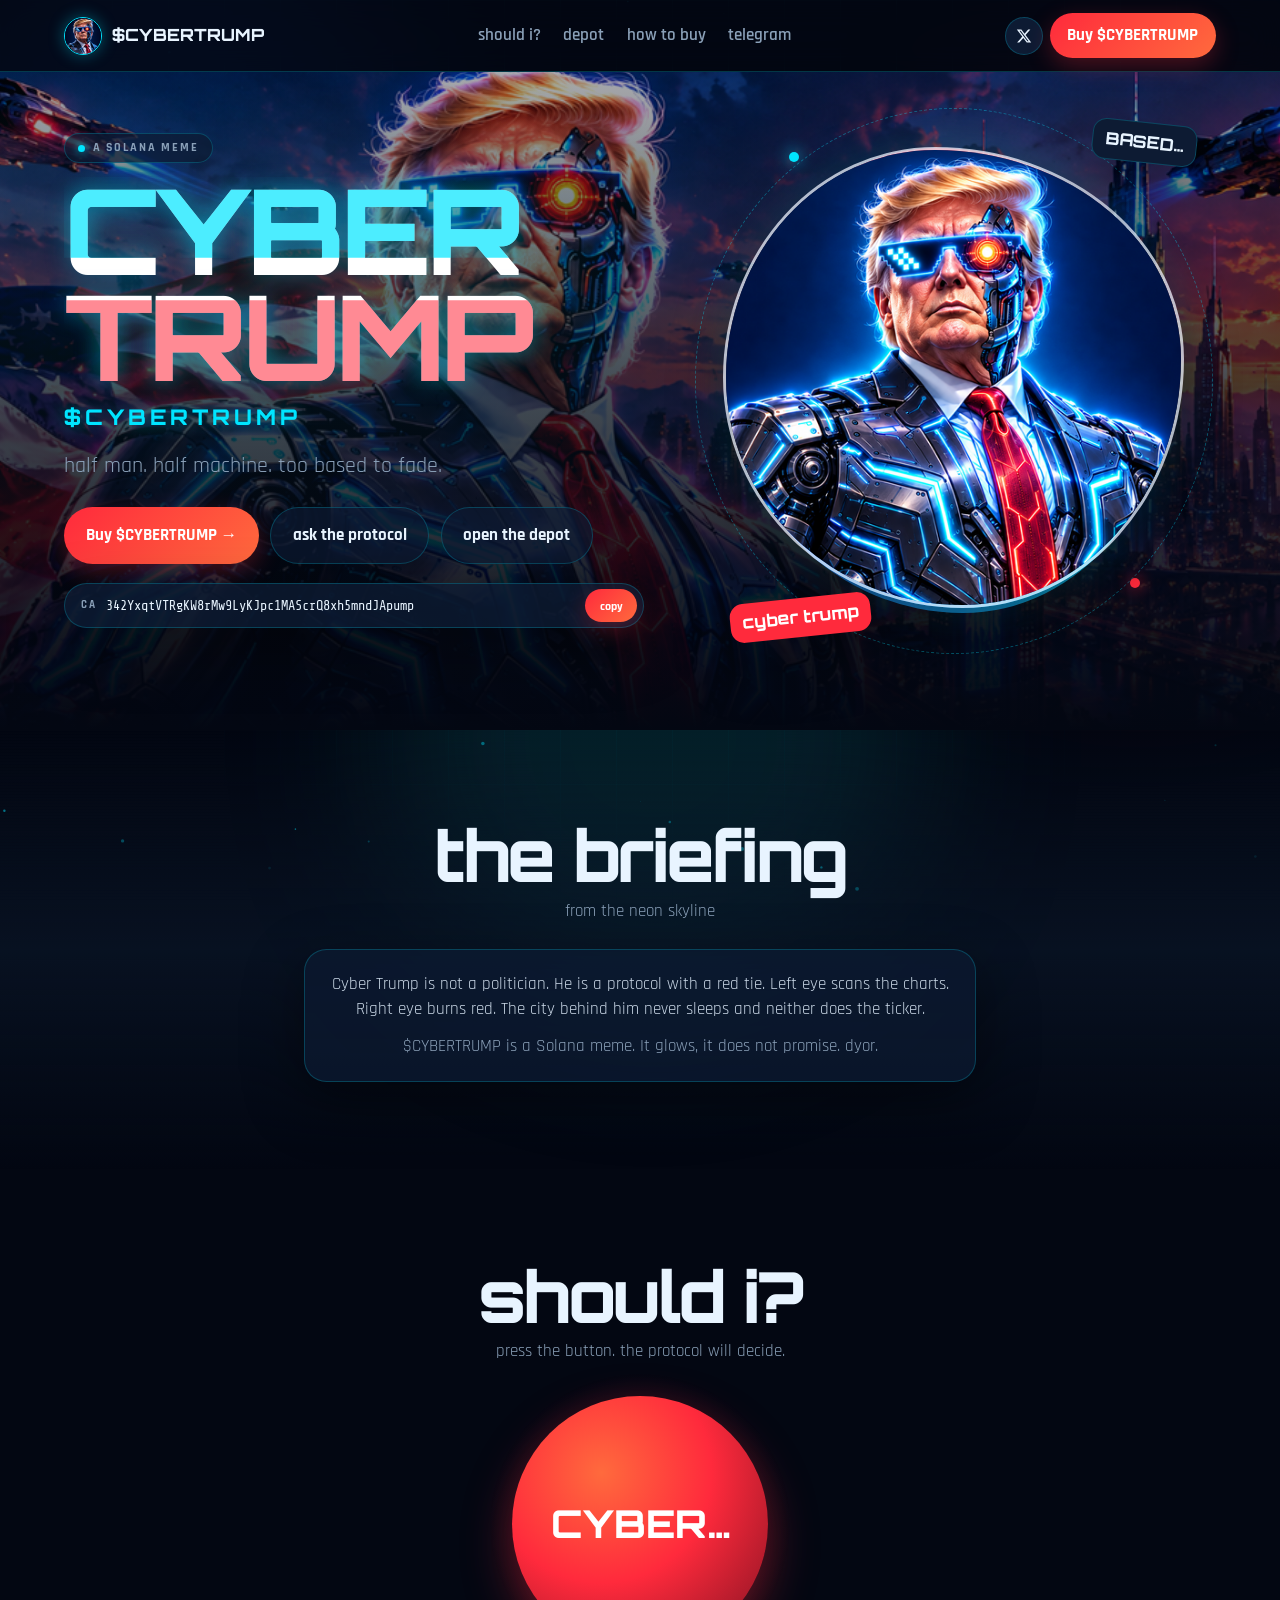
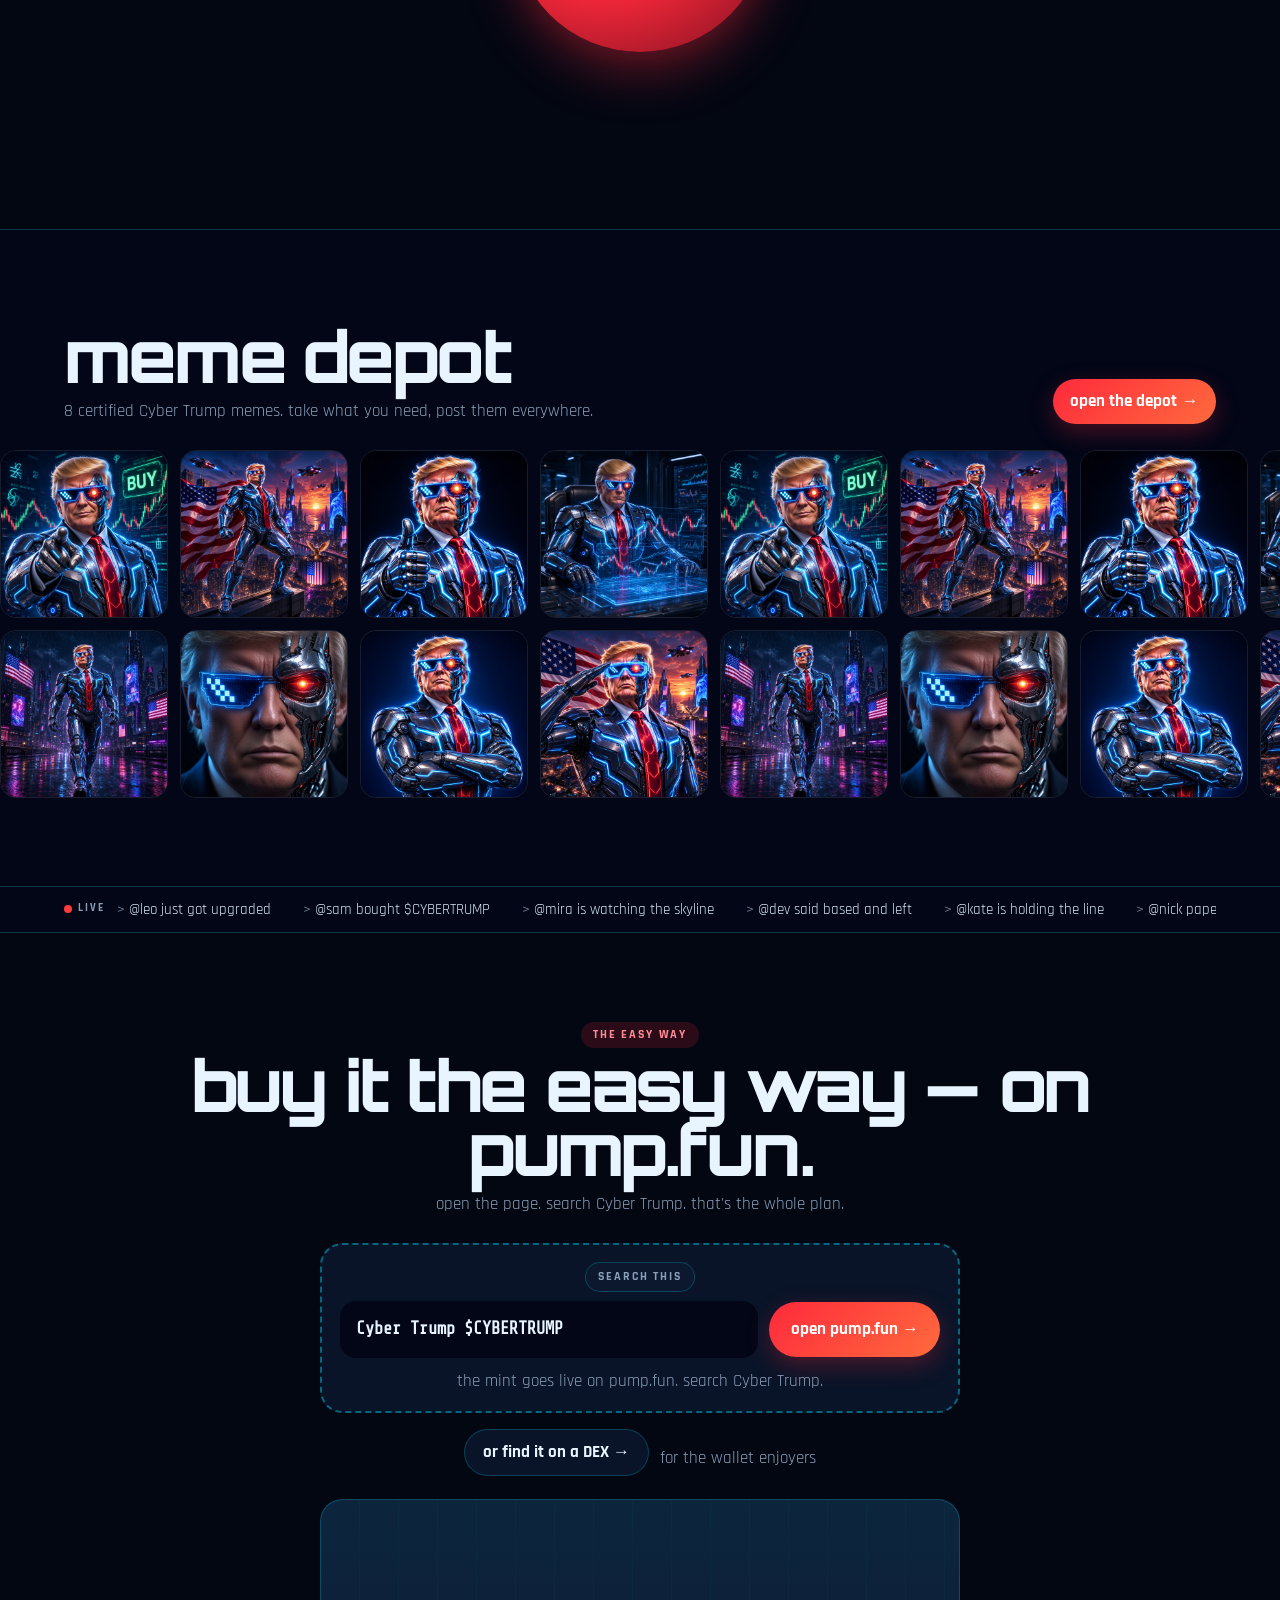
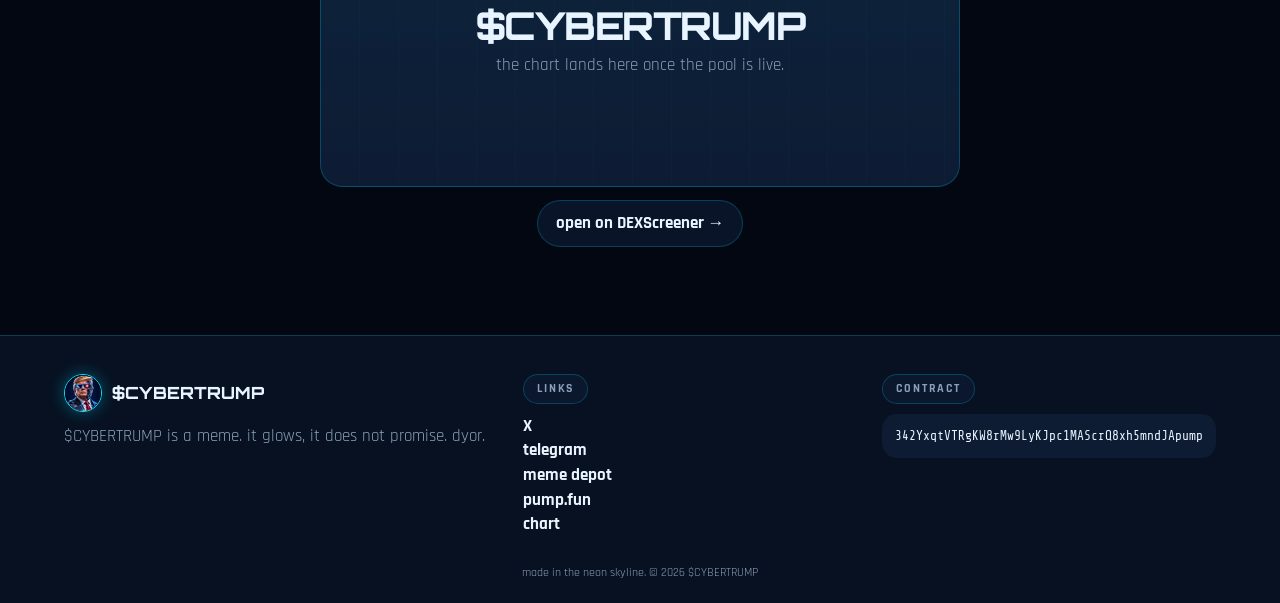
==== commit baa2ea6a: "update" ====
--- a/index.html
+++ b/index.html
@@ -77,8 +77,8 @@
           </div>
           <div class="ca-row reveal d3">
             <span class="label">CA</span>
-            <code>TBA</code>
-            <button class="btn btn-primary" type="button" data-copy="TBA">copy</button>
+            <code>342YxqtVTRgKW8rMw9LyKJpc1MAScrQ8xh5mndJApump</code>
+            <button class="btn btn-primary" type="button" data-copy="342YxqtVTRgKW8rMw9LyKJpc1MAScrQ8xh5mndJApump">copy</button>
           </div>
         </div>
         <div class="hero-visual reveal d2">
@@ -202,7 +202,7 @@
         </div>
         <div>
           <div class="chip">contract</div>
-          <div class="contract-box mono">TBA</div>
+          <div class="contract-box mono">342YxqtVTRgKW8rMw9LyKJpc1MAScrQ8xh5mndJApump</div>
         </div>
       </div>
       <div class="legal wrap">made in the neon skyline. © 2026 $CYBERTRUMP</div>
